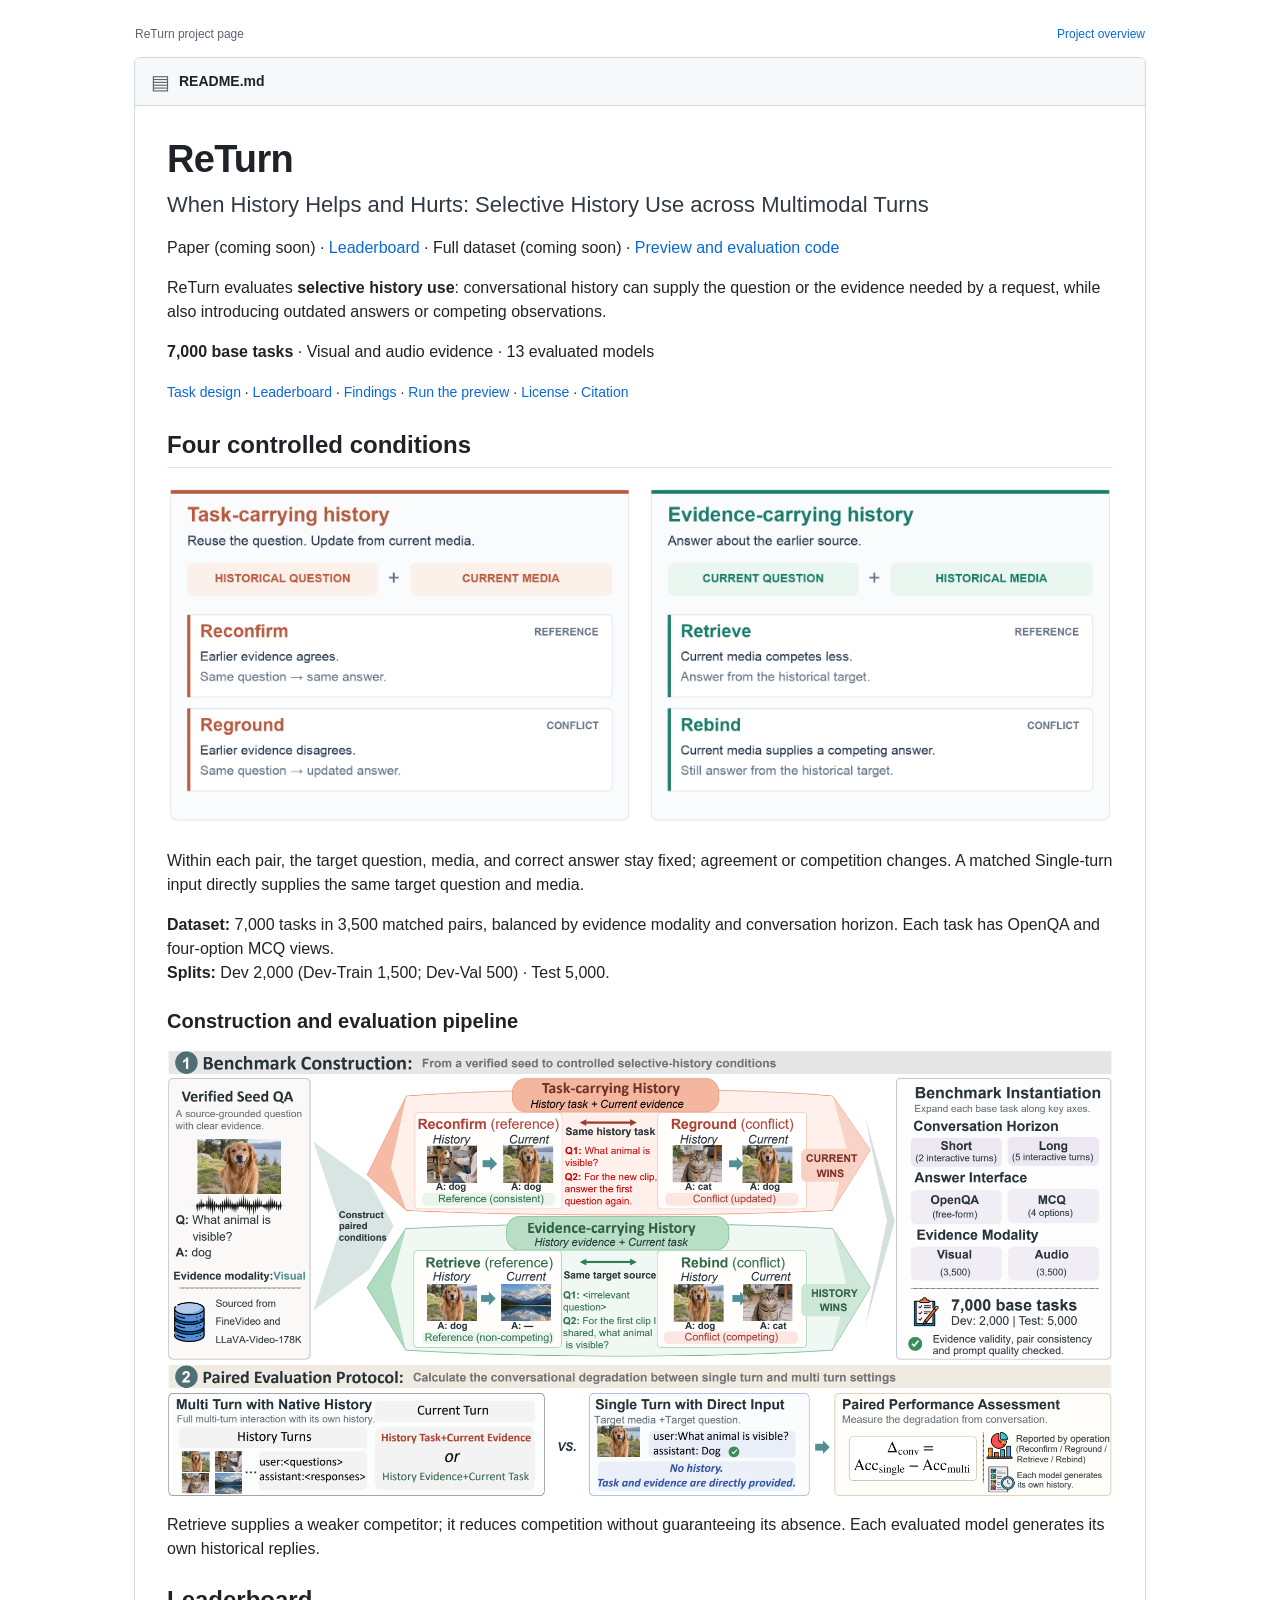
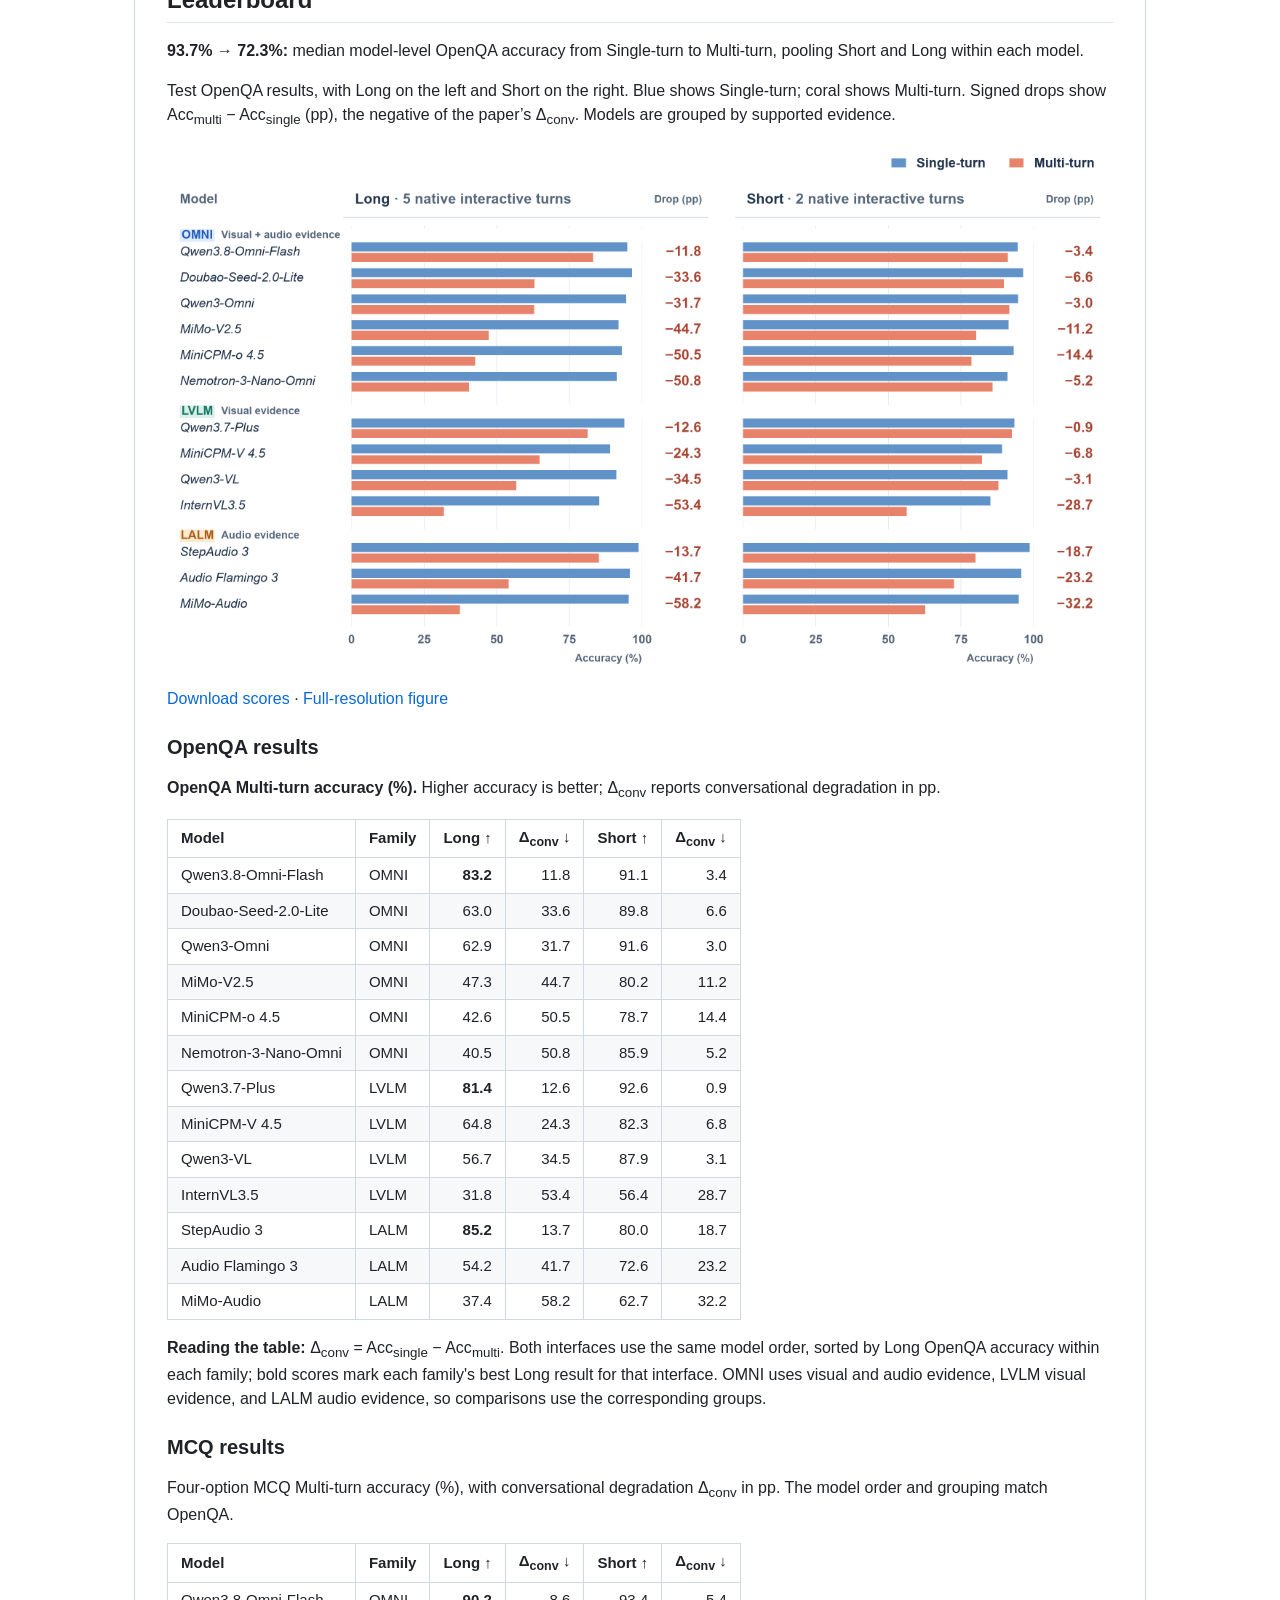
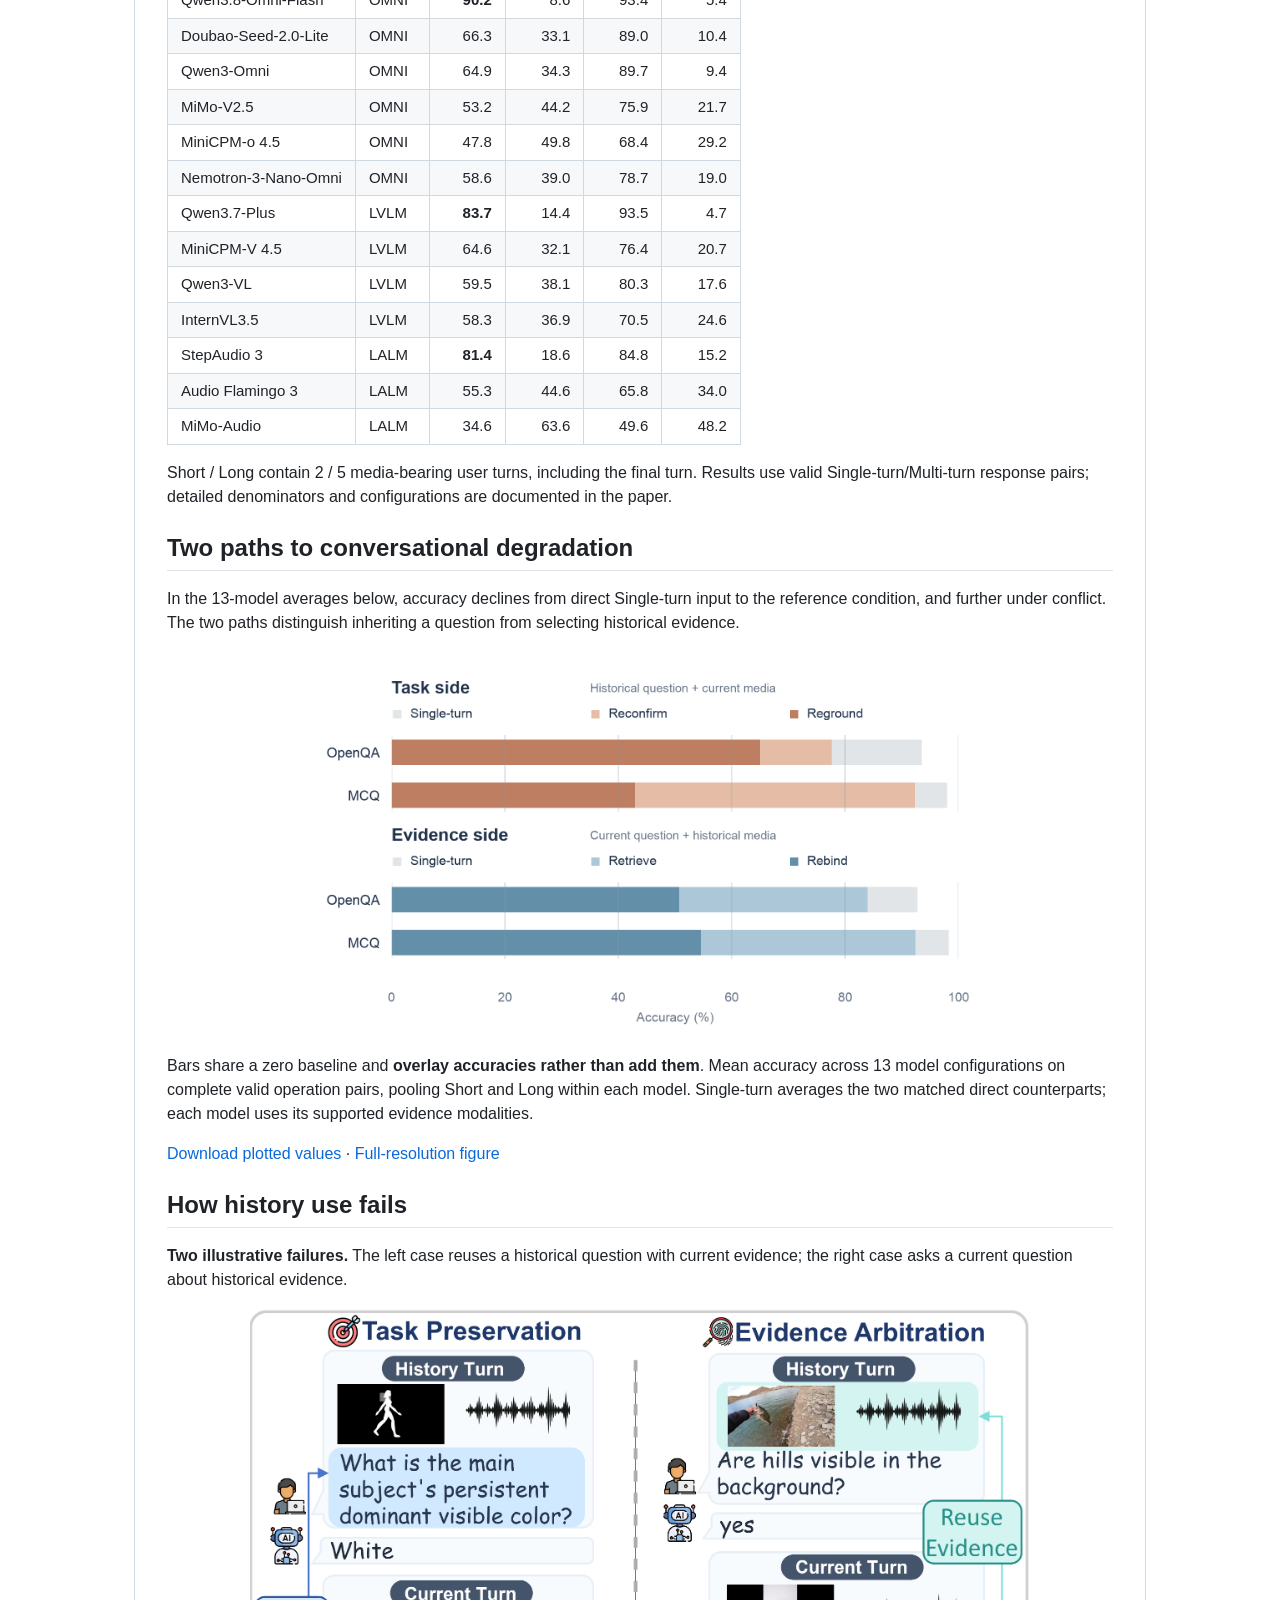
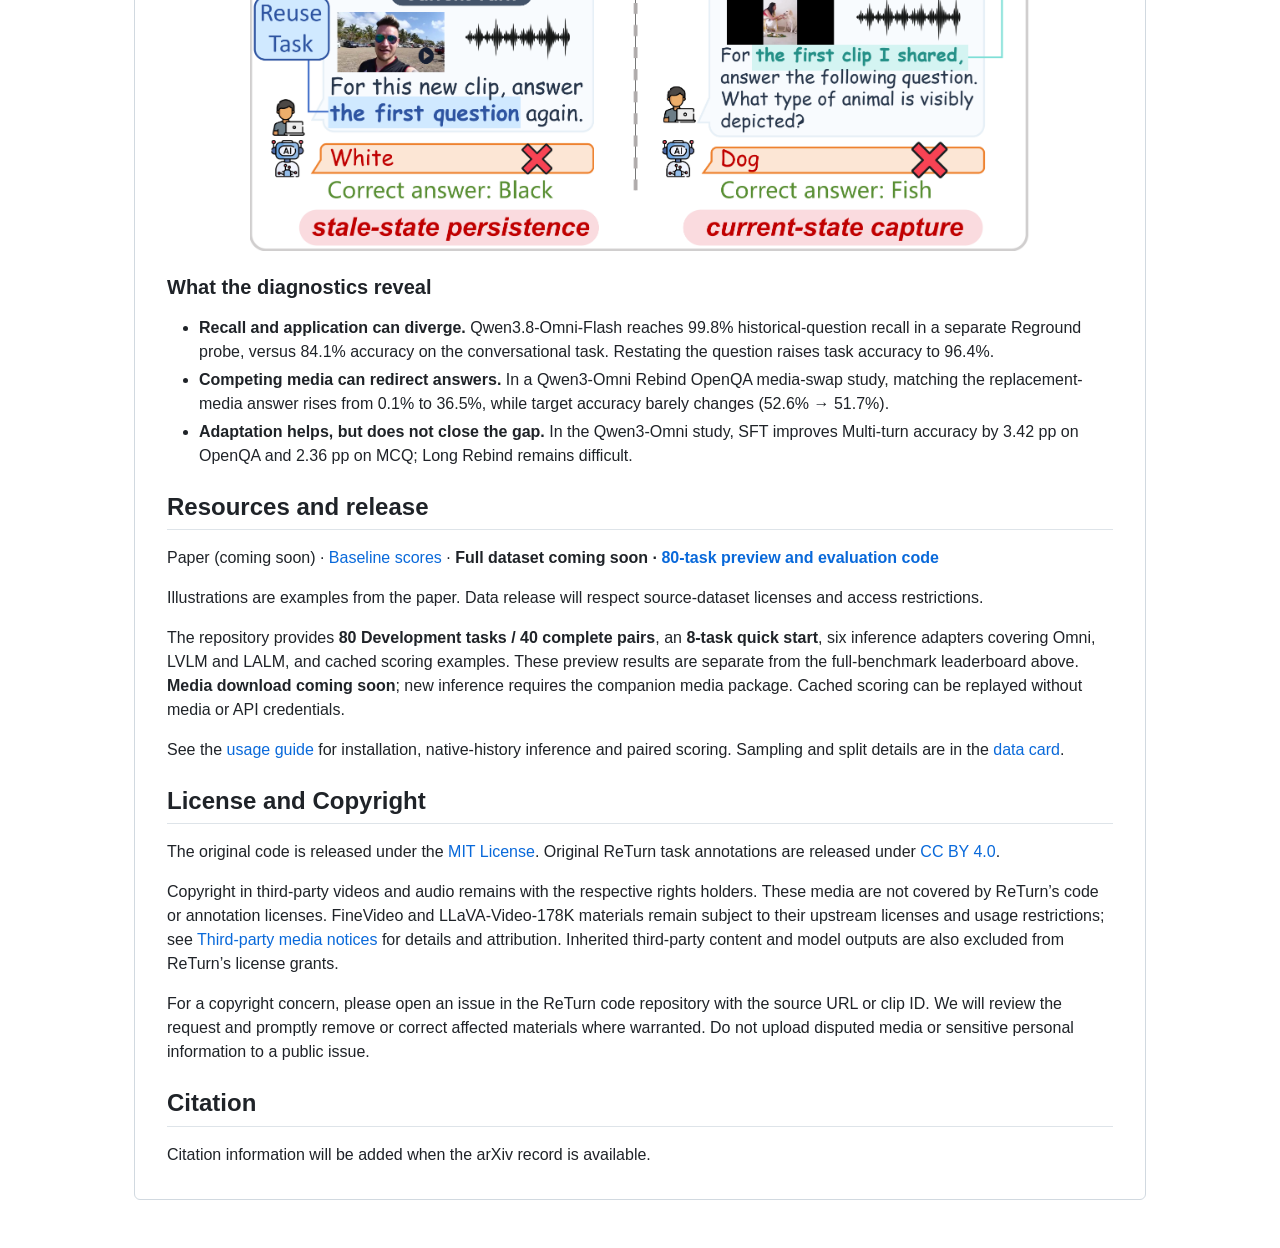
==== docs/readme.html @ b48b7dee "Initial commit" ====
<!doctype html>
<html lang="en"><head><meta charset="utf-8"><meta name="viewport" content="width=device-width,initial-scale=1"><title>ReTurn · Selective History Use</title><link rel="stylesheet" href="github-markdown.css"></head>
<body><div class="preview-note"><span>ReTurn project page</span><a href="README.md" download>Project overview</a></div><main class="readme-frame"><div class="file-heading"><span class="file-symbol" aria-hidden="true">▤</span> README.md</div><article class="markdown-body"><h1 id="return" class="benchmark-title">ReTurn</h1>
<p class="paper-title">When History Helps and Hurts: Selective History Use across Multimodal Turns</p>
<p>Paper (coming soon) · <a href="#leaderboard">Leaderboard</a> · Full dataset (coming soon) · <a href="usage.html">Preview and evaluation code</a></p>
<p>ReTurn evaluates <strong>selective history use</strong>: conversational history can supply the question or the evidence needed by a request, while also introducing outdated answers or competing observations.</p>
<p><strong>7,000 base tasks</strong> · Visual and audio evidence · 13 evaluated models</p>
<p class="section-nav"><a href="#four-controlled-conditions">Task design</a> · <a href="#leaderboard">Leaderboard</a> · <a href="#two-paths-to-conversational-degradation">Findings</a> · <a href="#resources-and-release">Run the preview</a> · <a href="#license-and-copyright">License</a> · <a href="#citation">Citation</a></p>
<h2 id="four-controlled-conditions">Four controlled conditions</h2>
<p><img src="assets/four_conditions.png" alt="Four controlled conditions: Reconfirm and Reground reuse a historical question with current media; Retrieve and Rebind answer a current question using historical media."></p>
<p>Within each pair, the target question, media, and correct answer stay fixed; agreement or competition changes. A matched Single-turn input directly supplies the same target question and media.</p>
<p><strong>Dataset:</strong> 7,000 tasks in 3,500 matched pairs, balanced by evidence modality and conversation horizon. Each task has OpenQA and four-option MCQ views.<br>
<strong>Splits:</strong> Dev 2,000 (Dev-Train 1,500; Dev-Val 500) · Test 5,000.</p>
<h3 id="construction-and-evaluation-pipeline">Construction and evaluation pipeline</h3>

<p><img src="assets/construction.png" alt="Benchmark construction and paired evaluation"></p>
<p>Retrieve supplies a weaker competitor; it reduces competition without guaranteeing its absence. Each evaluated model generates its own historical replies.</p>


<h2 id="leaderboard">Leaderboard</h2>
<p><strong>93.7% → 72.3%:</strong> median model-level OpenQA accuracy from Single-turn to Multi-turn, pooling Short and Long within each model.</p>
<p>Test OpenQA results, with Long on the left and Short on the right. Blue shows Single-turn; coral shows Multi-turn. Signed drops show Acc<sub>multi</sub> − Acc<sub>single</sub> (pp), the negative of the paper’s Δ<sub>conv</sub>. Models are grouped by supported evidence.</p>
<p><a href="assets/leaderboard.svg"><img src="assets/leaderboard.png" alt="ReTurn OpenQA leaderboard: paired Single-turn and Multi-turn accuracy in Long and Short conversations, grouped by model family"></a></p>
<p><a href="assets/leaderboard.csv">Download scores</a> · <a href="assets/leaderboard.svg">Full-resolution figure</a></p>
<h3 id="openqa-results">OpenQA results</h3>
<p><strong>OpenQA Multi-turn accuracy (%).</strong> Higher accuracy is better; Δ<sub>conv</sub> reports conversational degradation in pp.</p>
<table>
<thead>
<tr>
<th align="left">Model</th>
<th align="left">Family</th>
<th align="right">Long ↑</th>
<th align="right">Δ<sub>conv</sub> ↓</th>
<th align="right">Short ↑</th>
<th align="right">Δ<sub>conv</sub> ↓</th>
</tr>
</thead>
<tbody><tr>
<td align="left">Qwen3.8-Omni-Flash</td>
<td align="left">OMNI</td>
<td align="right"><strong>83.2</strong></td>
<td align="right">11.8</td>
<td align="right">91.1</td>
<td align="right">3.4</td>
</tr>
<tr>
<td align="left">Doubao-Seed-2.0-Lite</td>
<td align="left">OMNI</td>
<td align="right">63.0</td>
<td align="right">33.6</td>
<td align="right">89.8</td>
<td align="right">6.6</td>
</tr>
<tr>
<td align="left">Qwen3-Omni</td>
<td align="left">OMNI</td>
<td align="right">62.9</td>
<td align="right">31.7</td>
<td align="right">91.6</td>
<td align="right">3.0</td>
</tr>
<tr>
<td align="left">MiMo-V2.5</td>
<td align="left">OMNI</td>
<td align="right">47.3</td>
<td align="right">44.7</td>
<td align="right">80.2</td>
<td align="right">11.2</td>
</tr>
<tr>
<td align="left">MiniCPM-o 4.5</td>
<td align="left">OMNI</td>
<td align="right">42.6</td>
<td align="right">50.5</td>
<td align="right">78.7</td>
<td align="right">14.4</td>
</tr>
<tr>
<td align="left">Nemotron-3-Nano-Omni</td>
<td align="left">OMNI</td>
<td align="right">40.5</td>
<td align="right">50.8</td>
<td align="right">85.9</td>
<td align="right">5.2</td>
</tr>
<tr>
<td align="left">Qwen3.7-Plus</td>
<td align="left">LVLM</td>
<td align="right"><strong>81.4</strong></td>
<td align="right">12.6</td>
<td align="right">92.6</td>
<td align="right">0.9</td>
</tr>
<tr>
<td align="left">MiniCPM-V 4.5</td>
<td align="left">LVLM</td>
<td align="right">64.8</td>
<td align="right">24.3</td>
<td align="right">82.3</td>
<td align="right">6.8</td>
</tr>
<tr>
<td align="left">Qwen3-VL</td>
<td align="left">LVLM</td>
<td align="right">56.7</td>
<td align="right">34.5</td>
<td align="right">87.9</td>
<td align="right">3.1</td>
</tr>
<tr>
<td align="left">InternVL3.5</td>
<td align="left">LVLM</td>
<td align="right">31.8</td>
<td align="right">53.4</td>
<td align="right">56.4</td>
<td align="right">28.7</td>
</tr>
<tr>
<td align="left">StepAudio 3</td>
<td align="left">LALM</td>
<td align="right"><strong>85.2</strong></td>
<td align="right">13.7</td>
<td align="right">80.0</td>
<td align="right">18.7</td>
</tr>
<tr>
<td align="left">Audio Flamingo 3</td>
<td align="left">LALM</td>
<td align="right">54.2</td>
<td align="right">41.7</td>
<td align="right">72.6</td>
<td align="right">23.2</td>
</tr>
<tr>
<td align="left">MiMo-Audio</td>
<td align="left">LALM</td>
<td align="right">37.4</td>
<td align="right">58.2</td>
<td align="right">62.7</td>
<td align="right">32.2</td>
</tr>
</tbody></table>
<p><strong>Reading the table:</strong> Δ<sub>conv</sub> = Acc<sub>single</sub> − Acc<sub>multi</sub>. Both interfaces use the same model order, sorted by Long OpenQA accuracy within each family; bold scores mark each family&#39;s best Long result for that interface. OMNI uses visual and audio evidence, LVLM visual evidence, and LALM audio evidence, so comparisons use the corresponding groups.</p>
<h3 id="mcq-results">MCQ results</h3>
<p>Four-option MCQ Multi-turn accuracy (%), with conversational degradation Δ<sub>conv</sub> in pp. The model order and grouping match OpenQA.</p>
<table>
<thead>
<tr>
<th align="left">Model</th>
<th align="left">Family</th>
<th align="right">Long ↑</th>
<th align="right">Δ<sub>conv</sub> ↓</th>
<th align="right">Short ↑</th>
<th align="right">Δ<sub>conv</sub> ↓</th>
</tr>
</thead>
<tbody><tr>
<td align="left">Qwen3.8-Omni-Flash</td>
<td align="left">OMNI</td>
<td align="right"><strong>90.2</strong></td>
<td align="right">8.6</td>
<td align="right">93.4</td>
<td align="right">5.4</td>
</tr>
<tr>
<td align="left">Doubao-Seed-2.0-Lite</td>
<td align="left">OMNI</td>
<td align="right">66.3</td>
<td align="right">33.1</td>
<td align="right">89.0</td>
<td align="right">10.4</td>
</tr>
<tr>
<td align="left">Qwen3-Omni</td>
<td align="left">OMNI</td>
<td align="right">64.9</td>
<td align="right">34.3</td>
<td align="right">89.7</td>
<td align="right">9.4</td>
</tr>
<tr>
<td align="left">MiMo-V2.5</td>
<td align="left">OMNI</td>
<td align="right">53.2</td>
<td align="right">44.2</td>
<td align="right">75.9</td>
<td align="right">21.7</td>
</tr>
<tr>
<td align="left">MiniCPM-o 4.5</td>
<td align="left">OMNI</td>
<td align="right">47.8</td>
<td align="right">49.8</td>
<td align="right">68.4</td>
<td align="right">29.2</td>
</tr>
<tr>
<td align="left">Nemotron-3-Nano-Omni</td>
<td align="left">OMNI</td>
<td align="right">58.6</td>
<td align="right">39.0</td>
<td align="right">78.7</td>
<td align="right">19.0</td>
</tr>
<tr>
<td align="left">Qwen3.7-Plus</td>
<td align="left">LVLM</td>
<td align="right"><strong>83.7</strong></td>
<td align="right">14.4</td>
<td align="right">93.5</td>
<td align="right">4.7</td>
</tr>
<tr>
<td align="left">MiniCPM-V 4.5</td>
<td align="left">LVLM</td>
<td align="right">64.6</td>
<td align="right">32.1</td>
<td align="right">76.4</td>
<td align="right">20.7</td>
</tr>
<tr>
<td align="left">Qwen3-VL</td>
<td align="left">LVLM</td>
<td align="right">59.5</td>
<td align="right">38.1</td>
<td align="right">80.3</td>
<td align="right">17.6</td>
</tr>
<tr>
<td align="left">InternVL3.5</td>
<td align="left">LVLM</td>
<td align="right">58.3</td>
<td align="right">36.9</td>
<td align="right">70.5</td>
<td align="right">24.6</td>
</tr>
<tr>
<td align="left">StepAudio 3</td>
<td align="left">LALM</td>
<td align="right"><strong>81.4</strong></td>
<td align="right">18.6</td>
<td align="right">84.8</td>
<td align="right">15.2</td>
</tr>
<tr>
<td align="left">Audio Flamingo 3</td>
<td align="left">LALM</td>
<td align="right">55.3</td>
<td align="right">44.6</td>
<td align="right">65.8</td>
<td align="right">34.0</td>
</tr>
<tr>
<td align="left">MiMo-Audio</td>
<td align="left">LALM</td>
<td align="right">34.6</td>
<td align="right">63.6</td>
<td align="right">49.6</td>
<td align="right">48.2</td>
</tr>
</tbody></table>
<p>Short / Long contain 2 / 5 media-bearing user turns, including the final turn. Results use valid Single-turn/Multi-turn response pairs; detailed denominators and configurations are documented in the paper.</p>
<h2 id="two-paths-to-conversational-degradation">Two paths to conversational degradation</h2>
<p>In the 13-model averages below, accuracy declines from direct Single-turn input to the reference condition, and further under conflict. The two paths distinguish inheriting a question from selecting historical evidence.</p>
<p align="center"><a href="assets/history_ladders.svg"><img src="assets/history_ladders.png" width="700" alt="Two parallel history-use ladders: three overlaid accuracy bars per row, with task side above evidence side and separate OpenQA and MCQ rows."></a></p>

<p>Bars share a zero baseline and <strong>overlay accuracies rather than add them</strong>. Mean accuracy across 13 model configurations on complete valid operation pairs, pooling Short and Long within each model. Single-turn averages the two matched direct counterparts; each model uses its supported evidence modalities.</p>
<p><a href="assets/history_ladders.csv">Download plotted values</a> · <a href="assets/history_ladders.svg">Full-resolution figure</a></p>
<h2 id="how-history-use-fails">How history use fails</h2>
<p><strong>Two illustrative failures.</strong> The left case reuses a historical question with current evidence; the right case asks a current question about historical evidence.</p>
<p align="center"><img src="assets/history_cases.png" width="780" alt="Task preservation and evidence arbitration failure examples"></p>

<h3 id="what-the-diagnostics-reveal">What the diagnostics reveal</h3>
<ul>
<li><strong>Recall and application can diverge.</strong> Qwen3.8-Omni-Flash reaches 99.8% historical-question recall in a separate Reground probe, versus 84.1% accuracy on the conversational task. Restating the question raises task accuracy to 96.4%.</li>
<li><strong>Competing media can redirect answers.</strong> In a Qwen3-Omni Rebind OpenQA media-swap study, matching the replacement-media answer rises from 0.1% to 36.5%, while target accuracy barely changes (52.6% → 51.7%).</li>
<li><strong>Adaptation helps, but does not close the gap.</strong> In the Qwen3-Omni study, SFT improves Multi-turn accuracy by 3.42 pp on OpenQA and 2.36 pp on MCQ; Long Rebind remains difficult.</li>
</ul>
<h2 id="resources-and-release">Resources and release</h2>
<p>Paper (coming soon) · <a href="assets/leaderboard.csv">Baseline scores</a> · <strong>Full dataset coming soon · <a href="usage.html">80-task preview and evaluation code</a></strong></p>
<p>Illustrations are examples from the paper. Data release will respect source-dataset licenses and access restrictions.</p>
<p>The repository provides <strong>80 Development tasks / 40 complete pairs</strong>, an <strong>8-task quick start</strong>, six inference adapters covering Omni, LVLM and LALM, and cached scoring examples. These preview results are separate from the full-benchmark leaderboard above. <strong>Media download coming soon</strong>; new inference requires the companion media package. Cached scoring can be replayed without media or API credentials.</p>
<p>See the <a href="usage.html">usage guide</a> for installation, native-history inference and paired scoring. Sampling and split details are in the <a href="DATA_CARD.txt">data card</a>.</p>
<h2 id="license-and-copyright">License and Copyright</h2>
<p>The original code is released under the <a href="LICENSE">MIT License</a>. Original ReTurn task annotations are released under <a href="LICENSE-DATA">CC BY 4.0</a>.</p>
<p>Copyright in third-party videos and audio remains with the respective rights holders. These media are not covered by ReTurn’s code or annotation licenses. FineVideo and LLaVA-Video-178K materials remain subject to their upstream licenses and usage restrictions; see <a href="THIRD_PARTY_MEDIA.txt">Third-party media notices</a> for details and attribution. Inherited third-party content and model outputs are also excluded from ReTurn’s license grants.</p>
<p>For a copyright concern, please open an issue in the ReTurn code repository with the source URL or clip ID. We will review the request and promptly remove or correct affected materials where warranted. Do not upload disputed media or sensitive personal information to a public issue.</p>
<h2 id="citation">Citation</h2>

<p>Citation information will be added when the arXiv record is available.</p>

</article></main></body></html>
---- docs/github-markdown.css ----
:root{color-scheme:light;--fg:#1f2328;--muted:#59636e;--border:#d1d9e0;--subtle:#f6f8fa;--link:#0969da}*{box-sizing:border-box}html{scroll-behavior:smooth}body{margin:0;background:#fff;color:var(--fg);font:14px/1.5 -apple-system,BlinkMacSystemFont,"Segoe UI",Arial,sans-serif}.preview-note{max-width:1012px;margin:25px auto 14px;display:flex;gap:20px;justify-content:space-between;padding:0 1px;color:var(--muted);font-size:12px}.preview-note a{color:var(--link);text-decoration:none}.readme-frame{max-width:1012px;margin:0 auto 48px;border:1px solid var(--border);border-radius:6px;overflow:hidden}.file-heading{height:48px;background:var(--subtle);border-bottom:1px solid var(--border);display:flex;align-items:center;gap:9px;padding:0 16px;font-size:14px;font-weight:600}.file-symbol{font-size:20px;color:var(--muted);font-weight:400}.markdown-body{padding:32px;min-width:0;font-size:16px;line-height:1.5;overflow-wrap:break-word}.markdown-body>*:first-child{margin-top:0!important}.markdown-body>*:last-child{margin-bottom:0!important}.markdown-body h1,.markdown-body h2,.markdown-body h3{font-weight:600;line-height:1.25;margin-top:24px;margin-bottom:16px;scroll-margin-top:24px}.markdown-body h1{padding-bottom:.3em;border-bottom:1px solid #d1d9e0b3;font-size:2em}.markdown-body h2{padding-bottom:.3em;border-bottom:1px solid #d1d9e0b3;font-size:1.5em}.markdown-body h3{font-size:1.25em}.markdown-body p,.markdown-body blockquote,.markdown-body ul,.markdown-body ol,.markdown-body table{margin-top:0;margin-bottom:16px}.markdown-body a{color:var(--link);text-decoration:none}.markdown-body a:hover{text-decoration:underline}.markdown-body a:focus-visible{outline:2px solid var(--link);outline-offset:3px}.markdown-body strong{font-weight:600}.markdown-body p[align=center]{text-align:center}.markdown-body h1[align=center]{text-align:center}.markdown-body blockquote{margin-inline:0;padding:0 1em;color:var(--muted);border-left:.25em solid var(--border)}.markdown-body blockquote>:last-child{margin-bottom:0}.markdown-body ul,.markdown-body ol{padding-left:2em}.markdown-body li+li{margin-top:.25em}.markdown-body li>p{margin-top:16px}.markdown-body img{max-width:100%;height:auto;vertical-align:middle}.markdown-body table{border-spacing:0;border-collapse:collapse;display:block;width:max-content;max-width:100%;overflow:auto;font-size:15px}.markdown-body table th{font-weight:600}.markdown-body table th,.markdown-body table td{padding:6px 13px;border:1px solid var(--border)}.markdown-body table tr{background-color:#fff;border-top:1px solid var(--border)}.markdown-body table tr:nth-child(2n){background-color:var(--subtle)}.markdown-body input[type=checkbox]{margin:0 .3em .15em -1.2em;vertical-align:middle;accent-color:#0969da}.markdown-body li:has(input[type=checkbox]){list-style:none}.markdown-body code{padding:.2em .4em;background:#818b981f;border-radius:6px;font:85% ui-monospace,monospace}@media(max-width:1050px){.preview-note{margin:18px 18px 12px}.readme-frame{margin:0 18px 30px}}@media(max-width:600px){.readme-frame{margin:0;border-radius:0;border-left:0;border-right:0}.preview-note{padding:0 16px;margin:12px 0;gap:12px;font-size:11px}.markdown-body{padding:24px 16px;font-size:15px}.markdown-body h1{font-size:30px}.markdown-body h2{font-size:22px}.markdown-body table{font-size:13px}.markdown-body table th,.markdown-body table td{padding:6px 9px}.file-heading{height:43px}}@media(prefers-reduced-motion:reduce){html{scroll-behavior:auto}}
/* Benchmark identity and exact paper title. */
.markdown-body h1.benchmark-title{font-size:38px;letter-spacing:-.7px;border-bottom:0;padding-bottom:0;margin-bottom:8px;line-height:1.15}
.markdown-body .paper-title{font-size:22px;font-weight:500;line-height:1.4;max-width:850px;color:#303943;margin-bottom:16px}
.markdown-body .section-nav{font-size:14px;line-height:1.8}
@media(max-width:600px){.markdown-body h1.benchmark-title{font-size:32px}.markdown-body .paper-title{font-size:19px}}
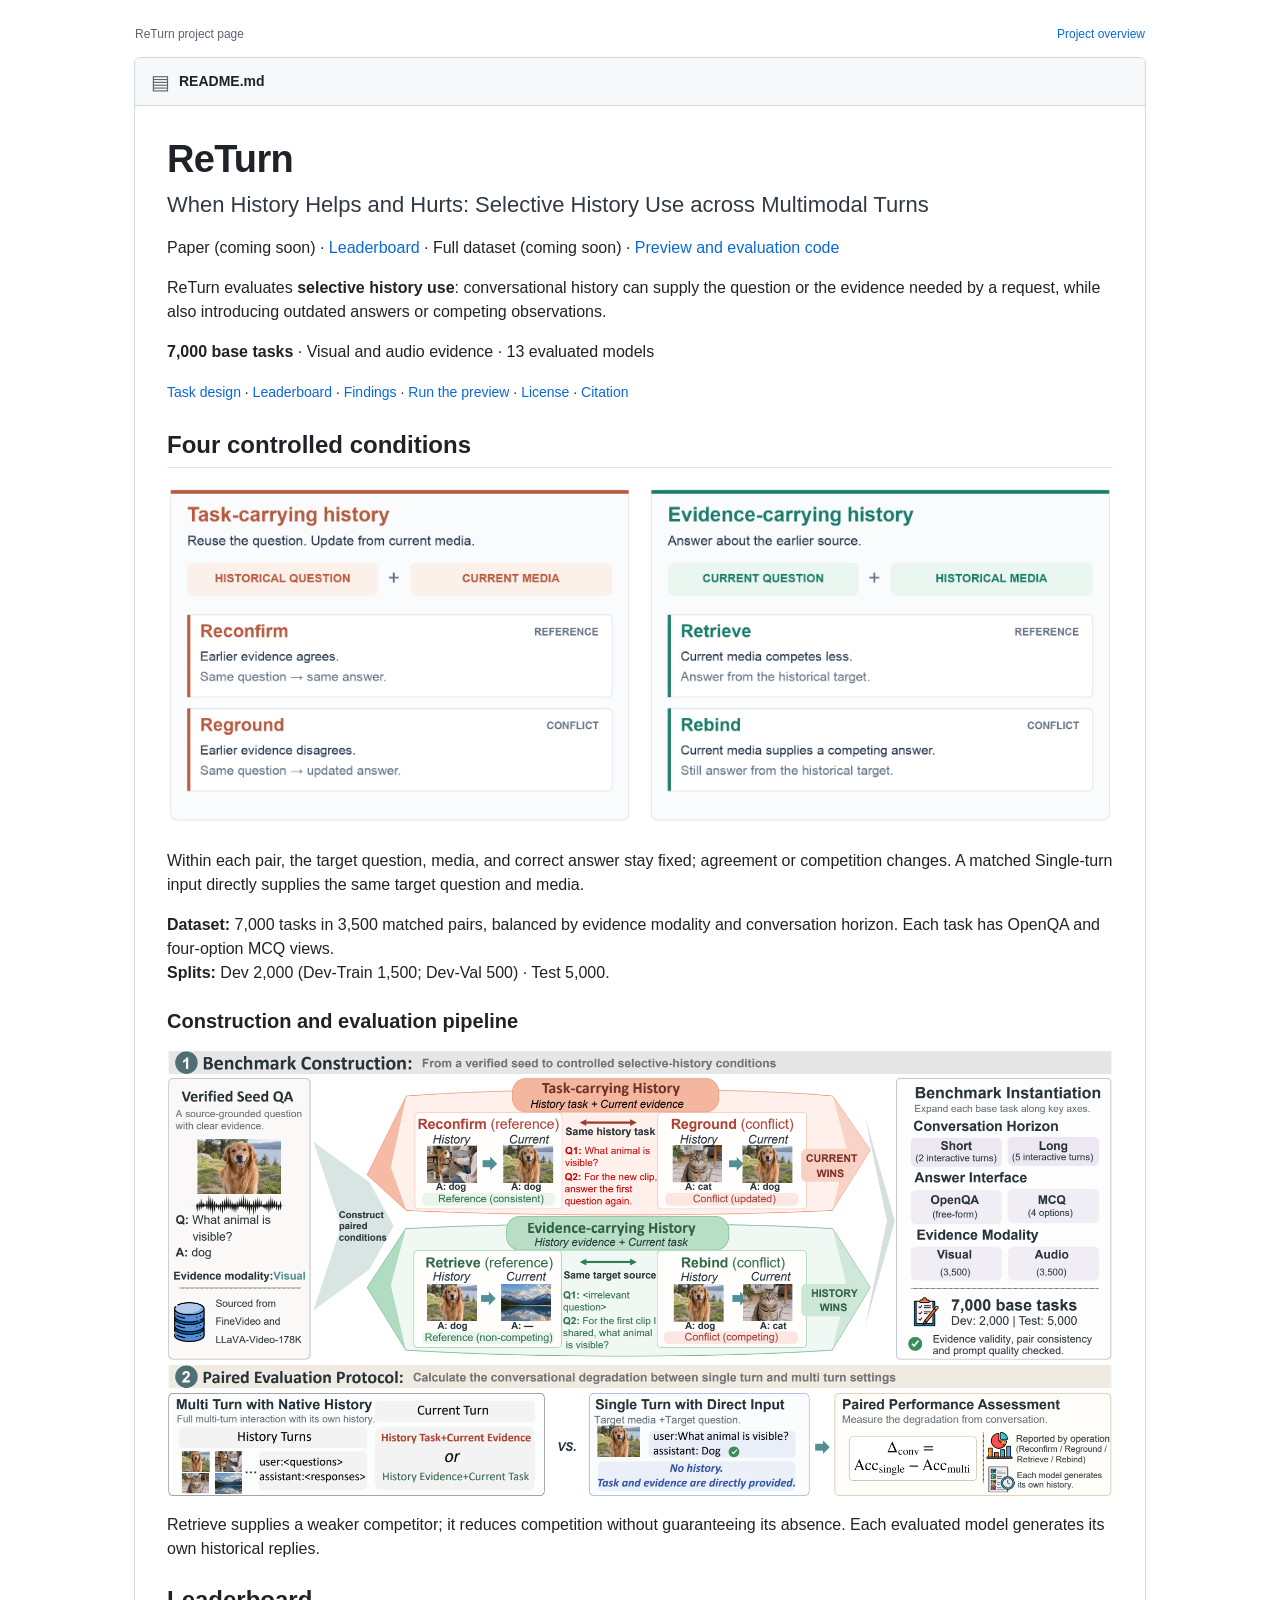
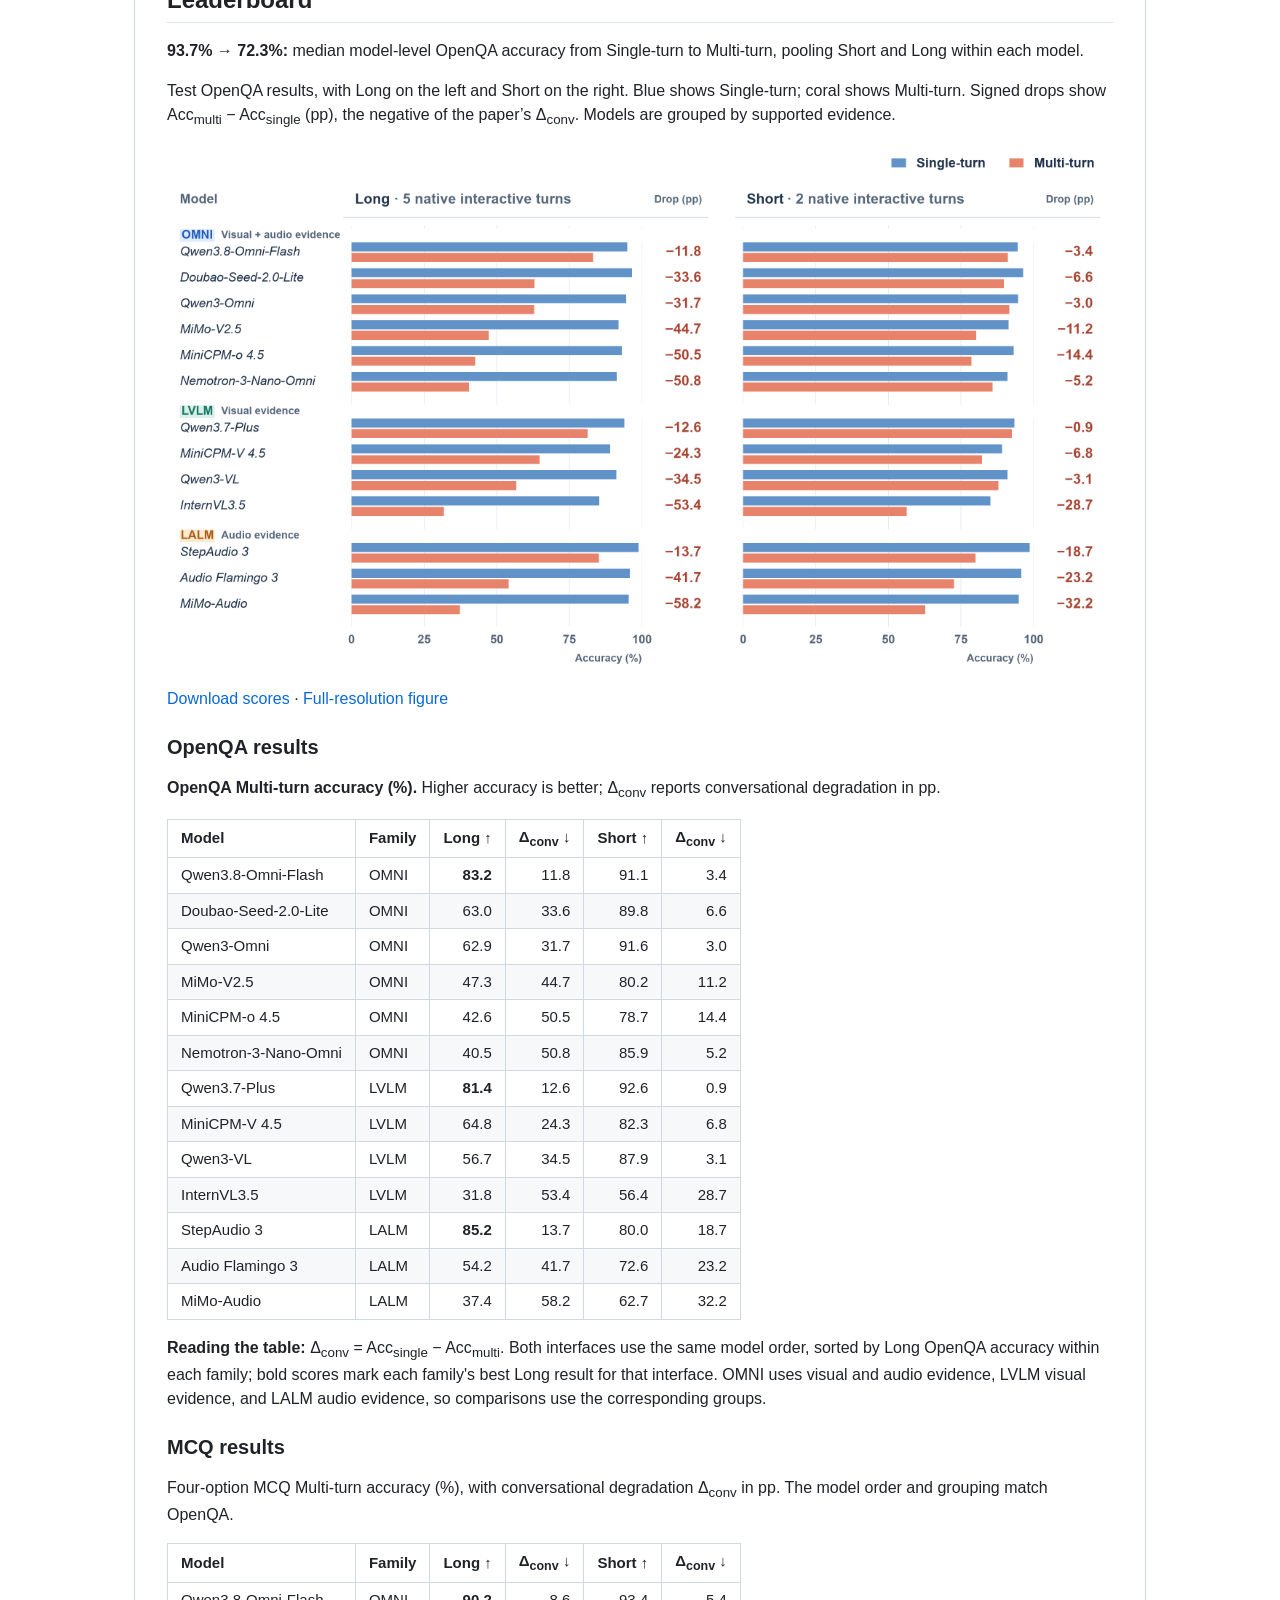
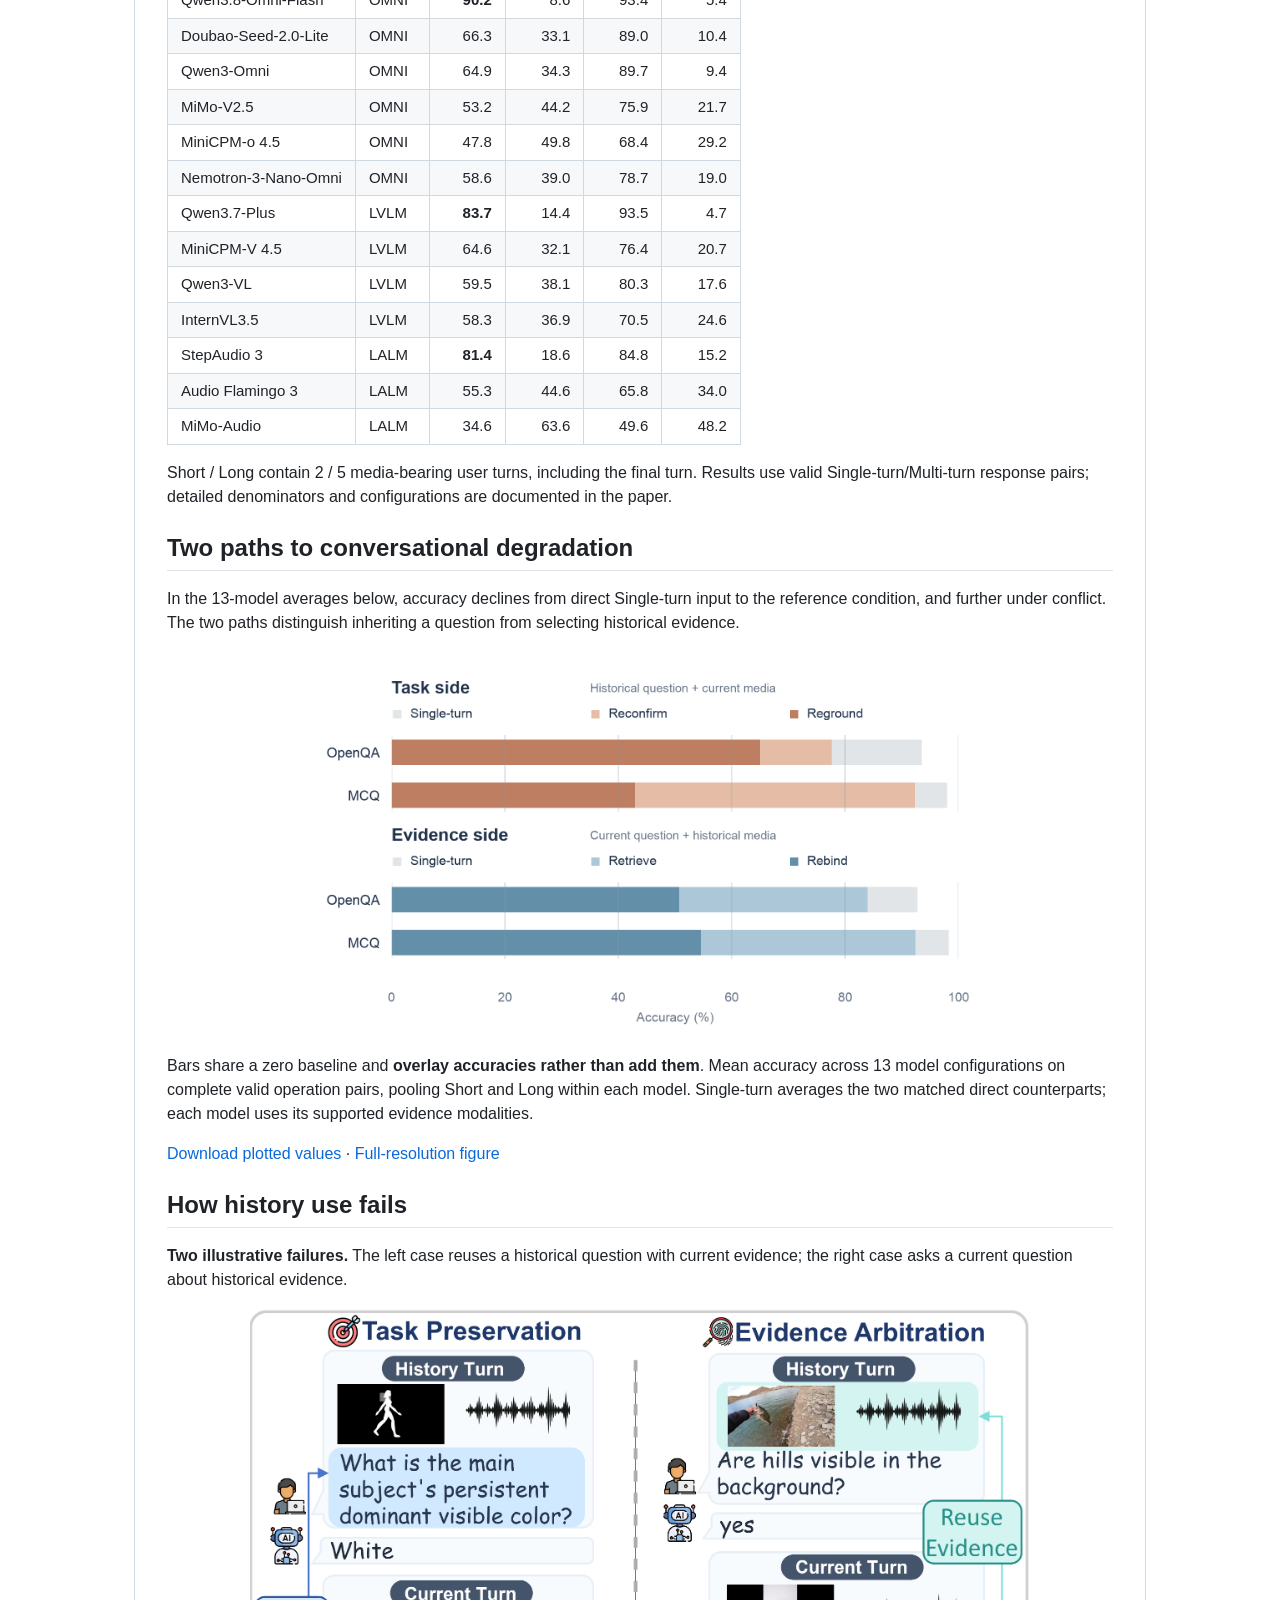
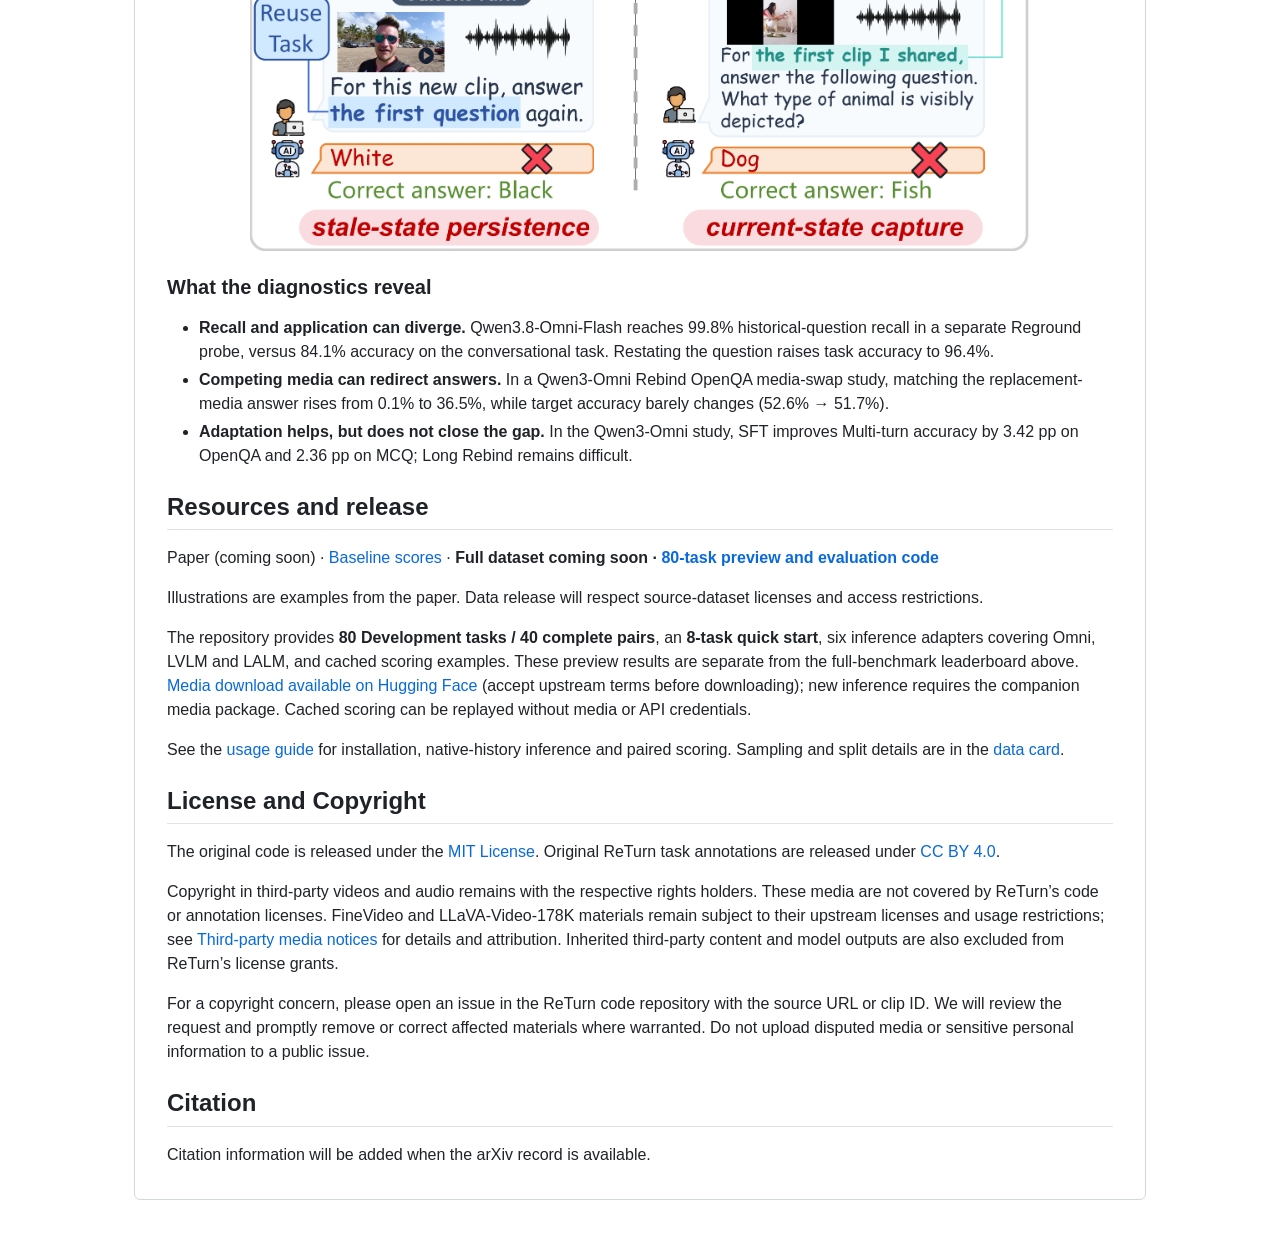
==== commit 7f5eb977: "Add Hugging Face preview and media download links" ====
--- a/docs/readme.html
+++ b/docs/readme.html
@@ -279,7 +279,7 @@
 <h2 id="resources-and-release">Resources and release</h2>
 <p>Paper (coming soon) · <a href="assets/leaderboard.csv">Baseline scores</a> · <strong>Full dataset coming soon · <a href="usage.html">80-task preview and evaluation code</a></strong></p>
 <p>Illustrations are examples from the paper. Data release will respect source-dataset licenses and access restrictions.</p>
-<p>The repository provides <strong>80 Development tasks / 40 complete pairs</strong>, an <strong>8-task quick start</strong>, six inference adapters covering Omni, LVLM and LALM, and cached scoring examples. These preview results are separate from the full-benchmark leaderboard above. <strong>Media download coming soon</strong>; new inference requires the companion media package. Cached scoring can be replayed without media or API credentials.</p>
+<p>The repository provides <strong>80 Development tasks / 40 complete pairs</strong>, an <strong>8-task quick start</strong>, six inference adapters covering Omni, LVLM and LALM, and cached scoring examples. These preview results are separate from the full-benchmark leaderboard above. <a href="https://huggingface.co/datasets/Link-world/ReTurn">Media download available on Hugging Face</a> (accept upstream terms before downloading); new inference requires the companion media package. Cached scoring can be replayed without media or API credentials.</p>
 <p>See the <a href="usage.html">usage guide</a> for installation, native-history inference and paired scoring. Sampling and split details are in the <a href="DATA_CARD.txt">data card</a>.</p>
 <h2 id="license-and-copyright">License and Copyright</h2>
 <p>The original code is released under the <a href="LICENSE">MIT License</a>. Original ReTurn task annotations are released under <a href="LICENSE-DATA">CC BY 4.0</a>.</p>
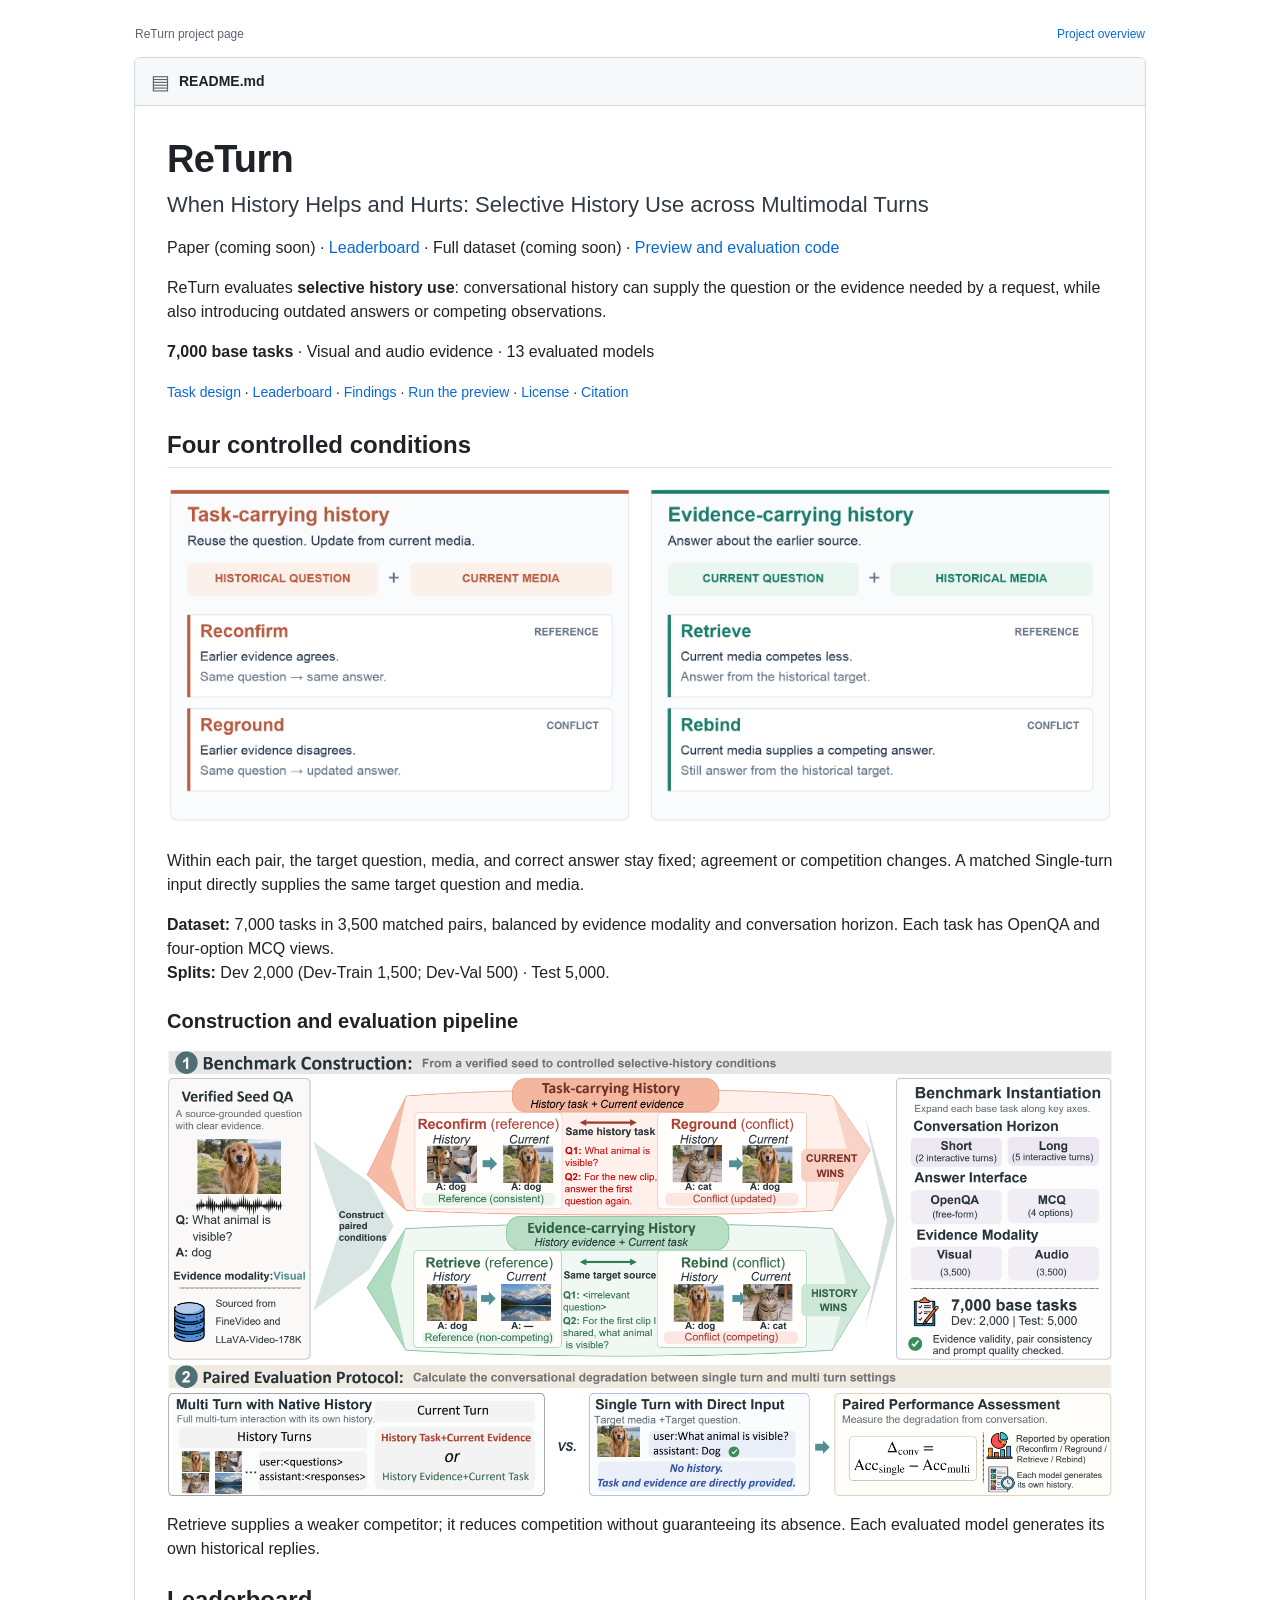
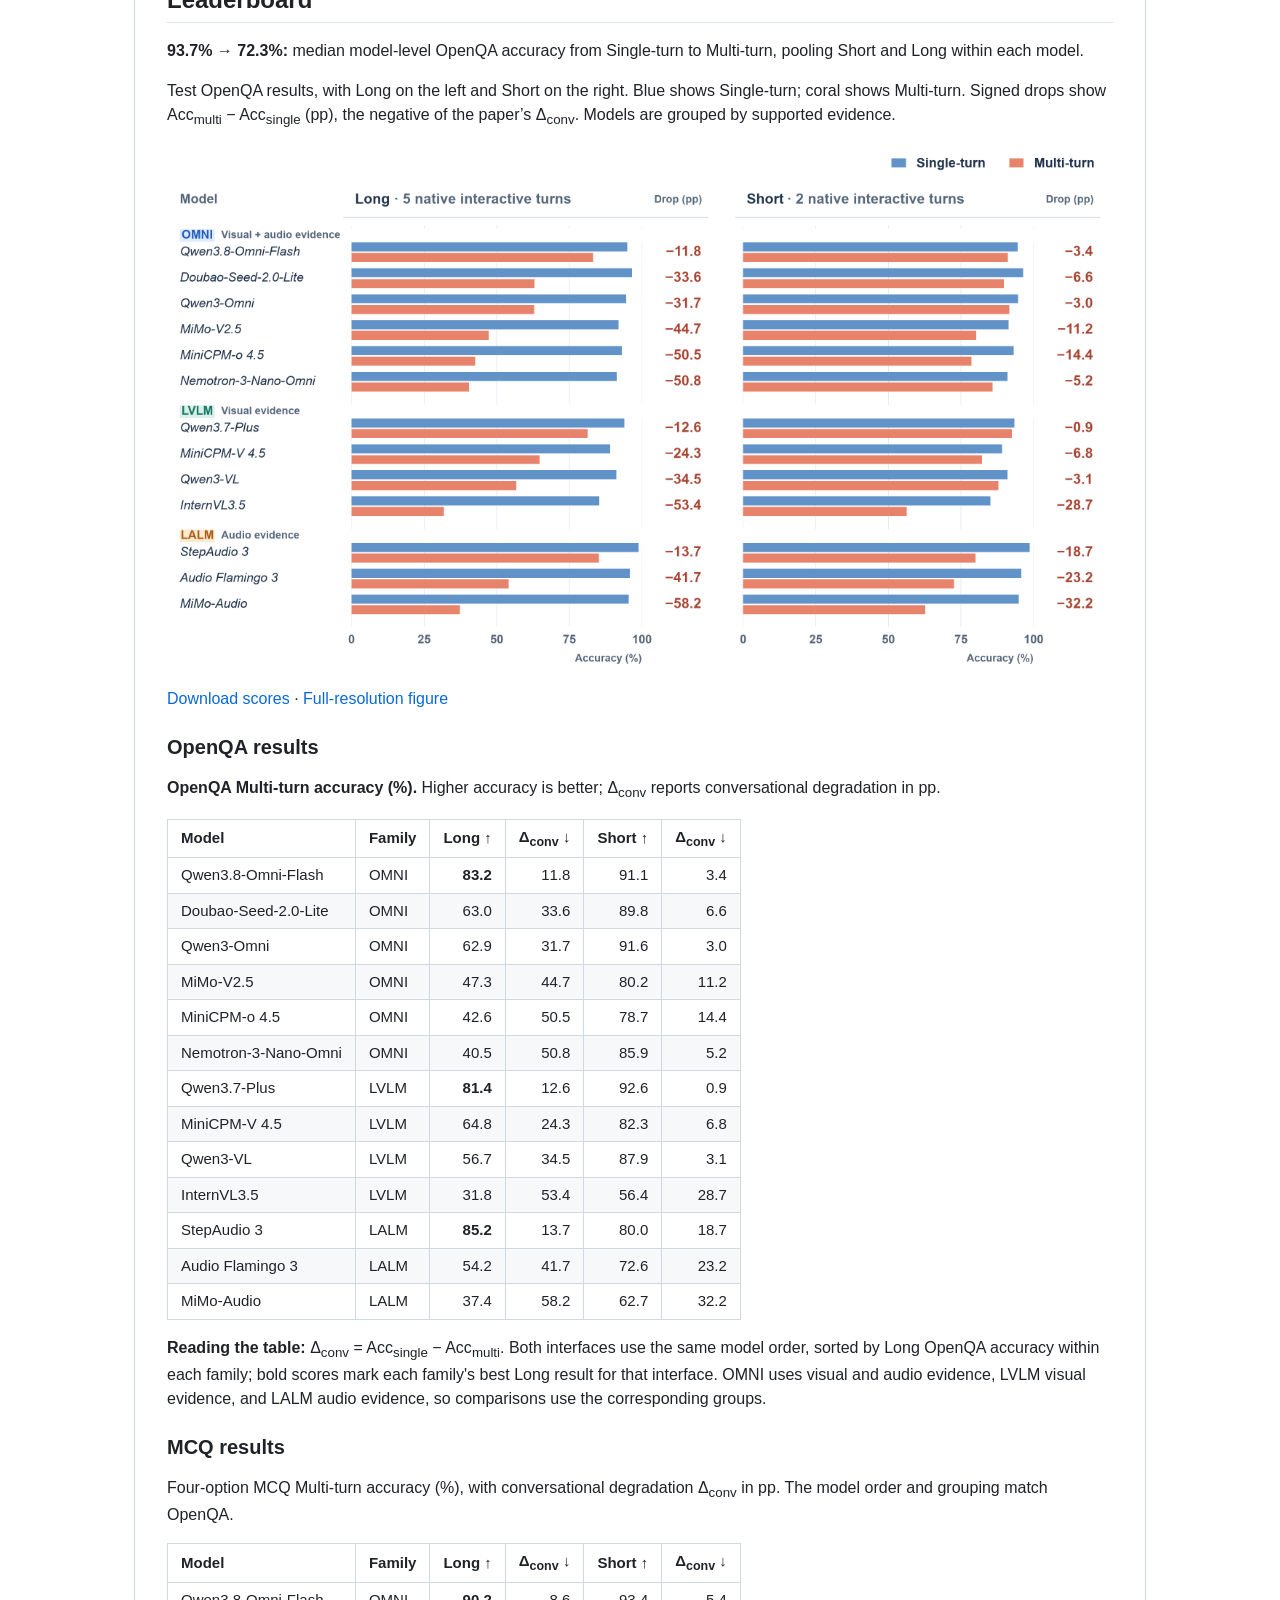
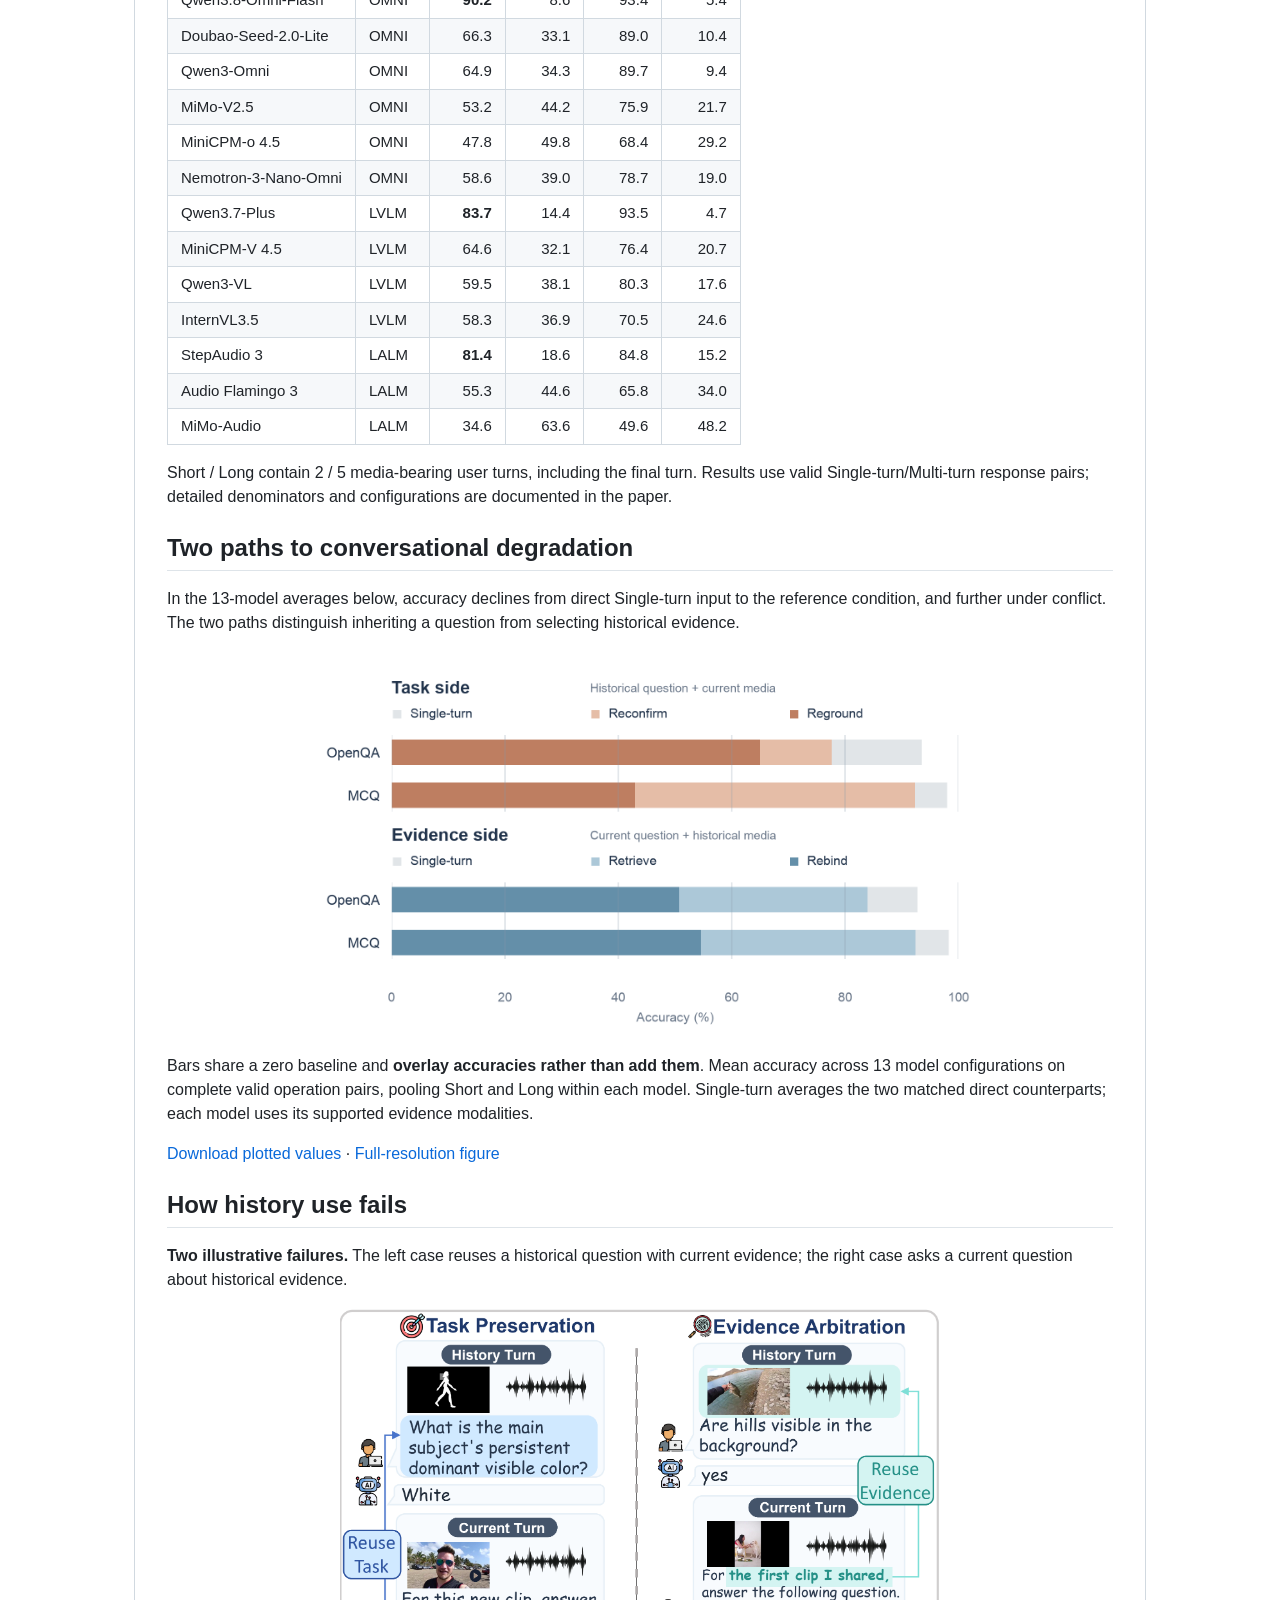
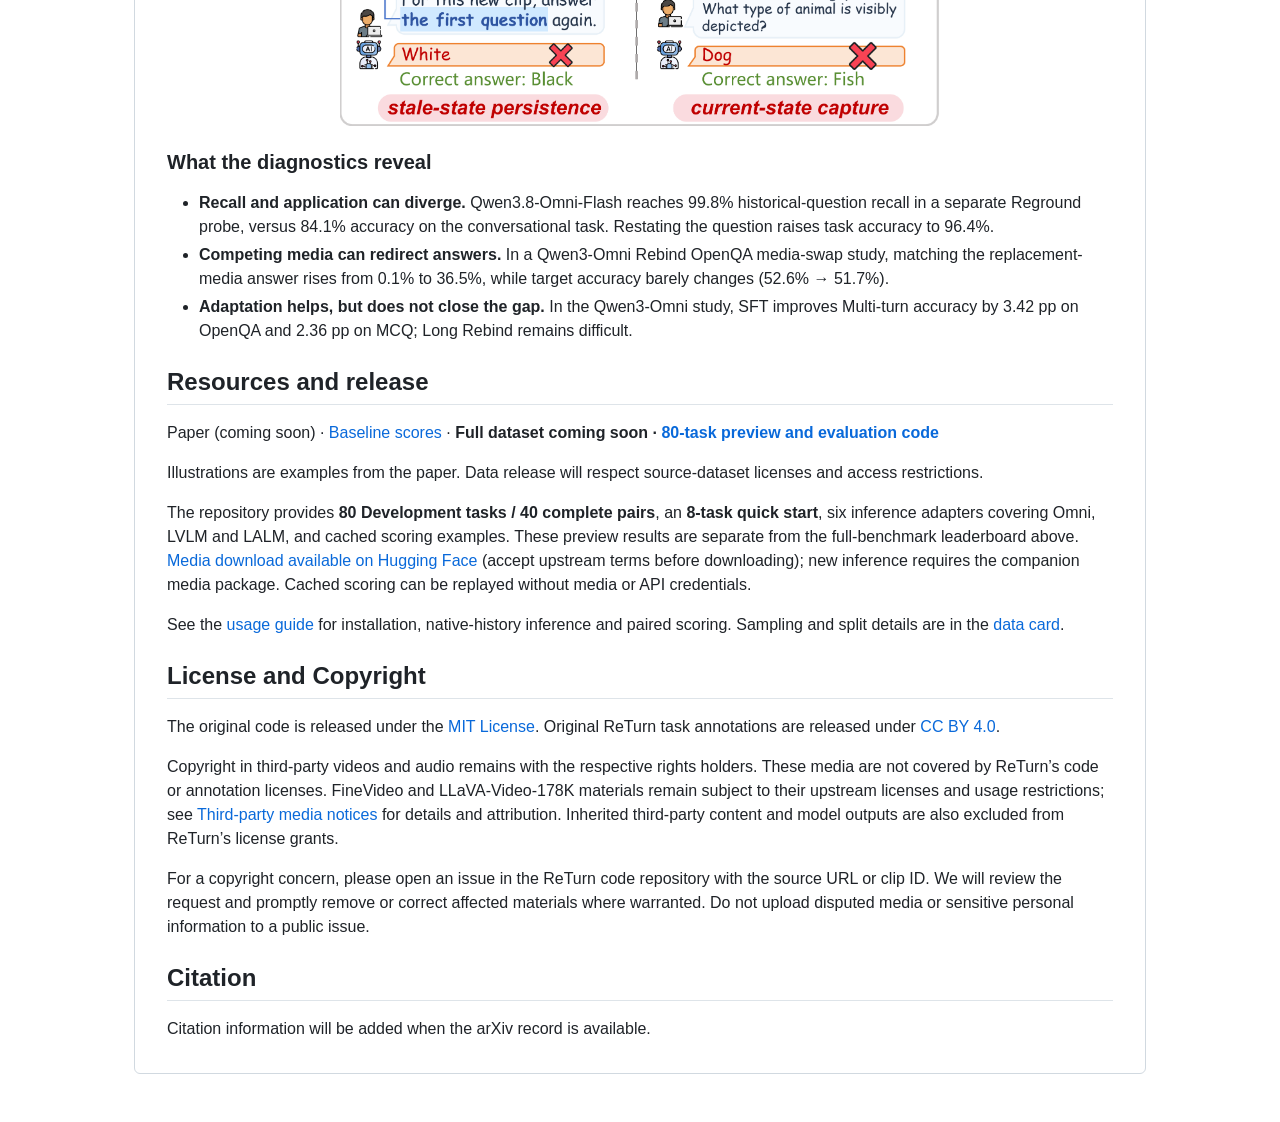
==== commit fe4a17f1: "update readme" ====
--- a/docs/readme.html
+++ b/docs/readme.html
@@ -268,7 +268,7 @@
 <p><a href="assets/history_ladders.csv">Download plotted values</a> · <a href="assets/history_ladders.svg">Full-resolution figure</a></p>
 <h2 id="how-history-use-fails">How history use fails</h2>
 <p><strong>Two illustrative failures.</strong> The left case reuses a historical question with current evidence; the right case asks a current question about historical evidence.</p>
-<p align="center"><img src="assets/history_cases.png" width="780" alt="Task preservation and evidence arbitration failure examples"></p>
+<p align="center"><img src="assets/history_cases.png" width="600" alt="Task preservation and evidence arbitration failure examples"></p>
 
 <h3 id="what-the-diagnostics-reveal">What the diagnostics reveal</h3>
 <ul>
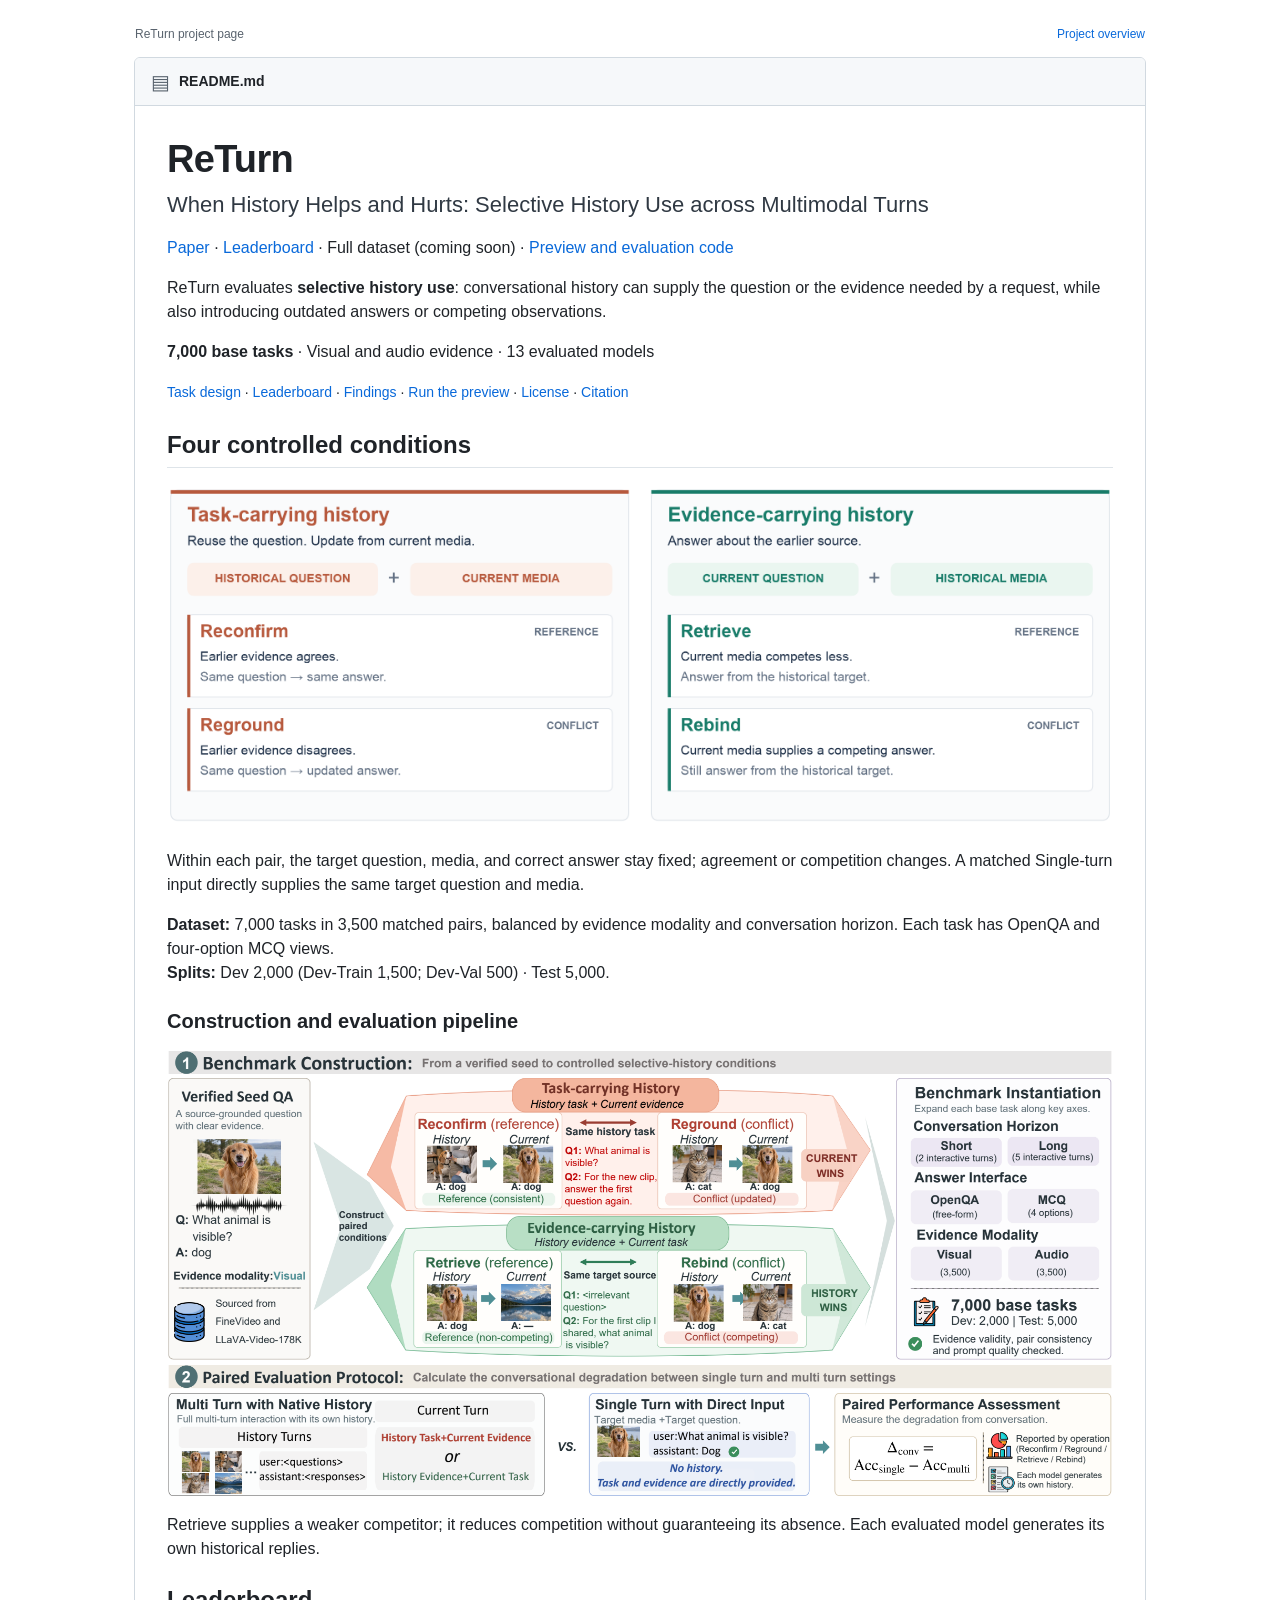
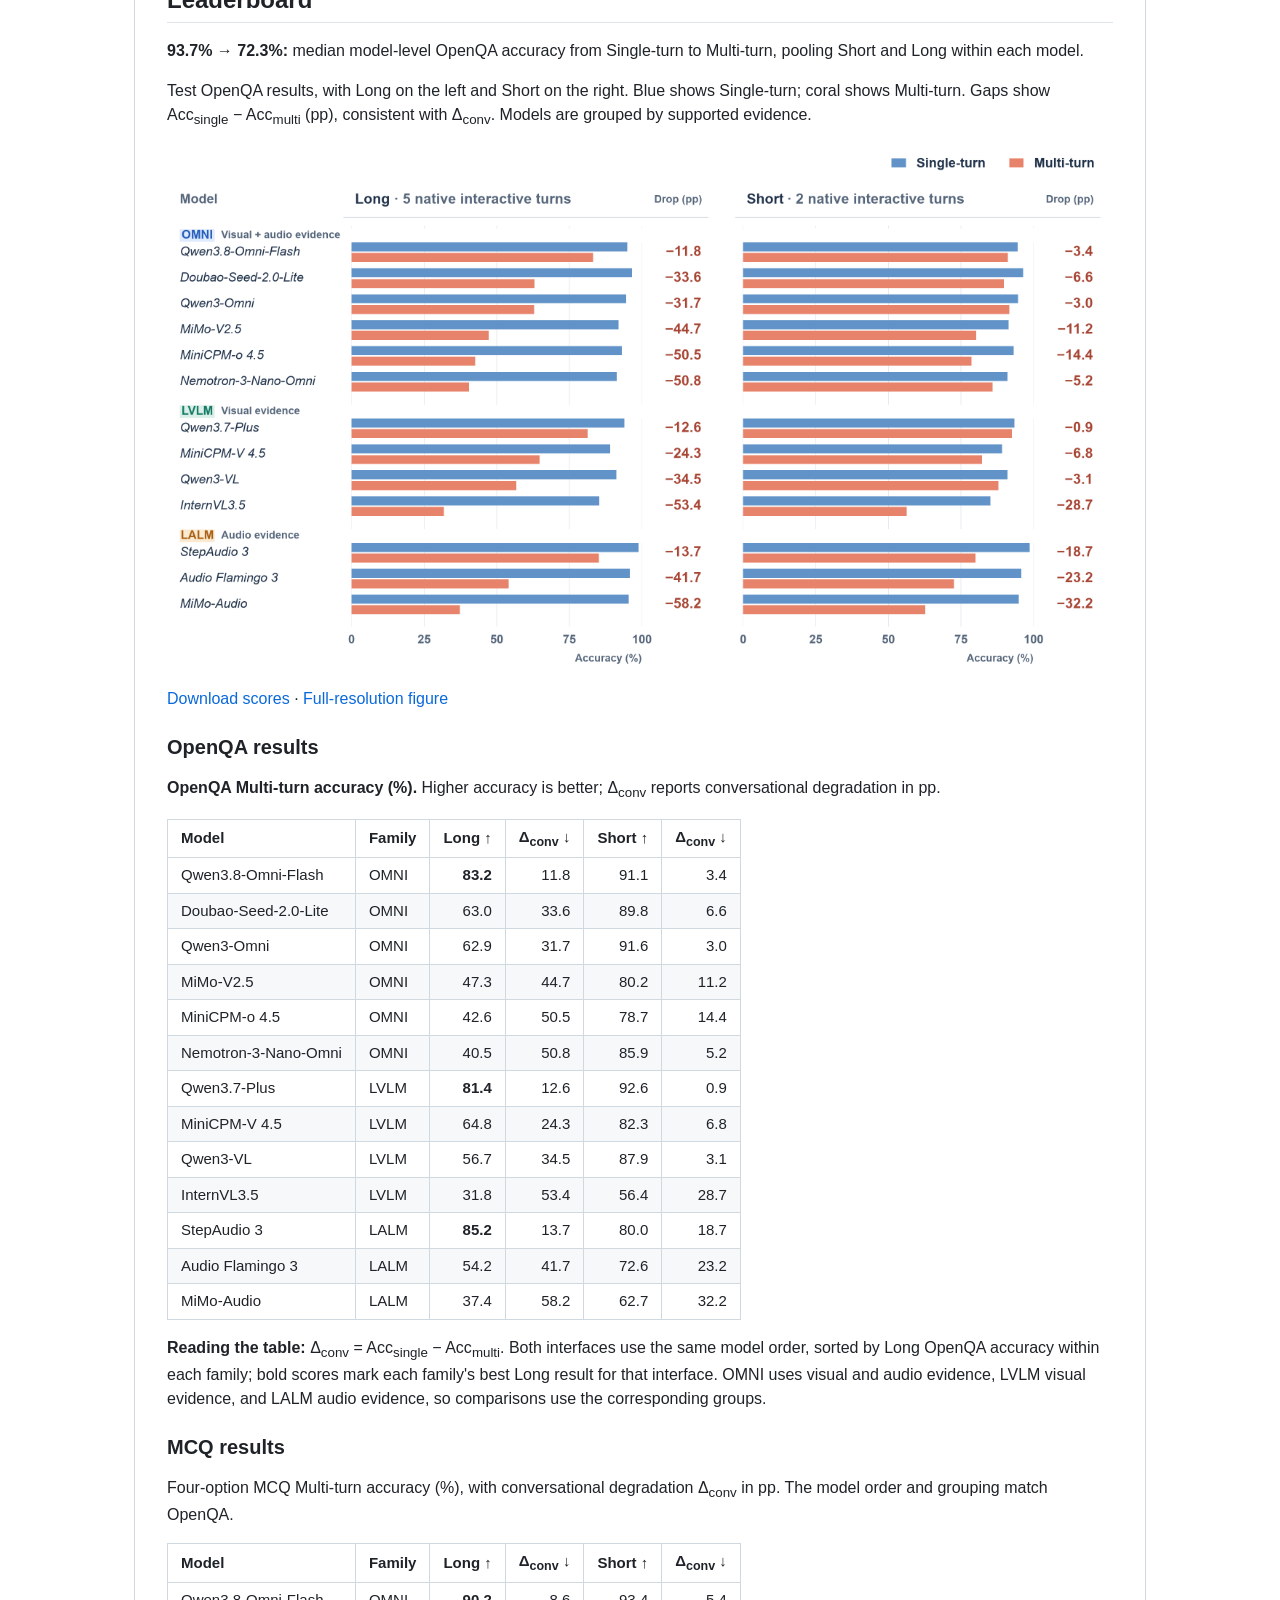
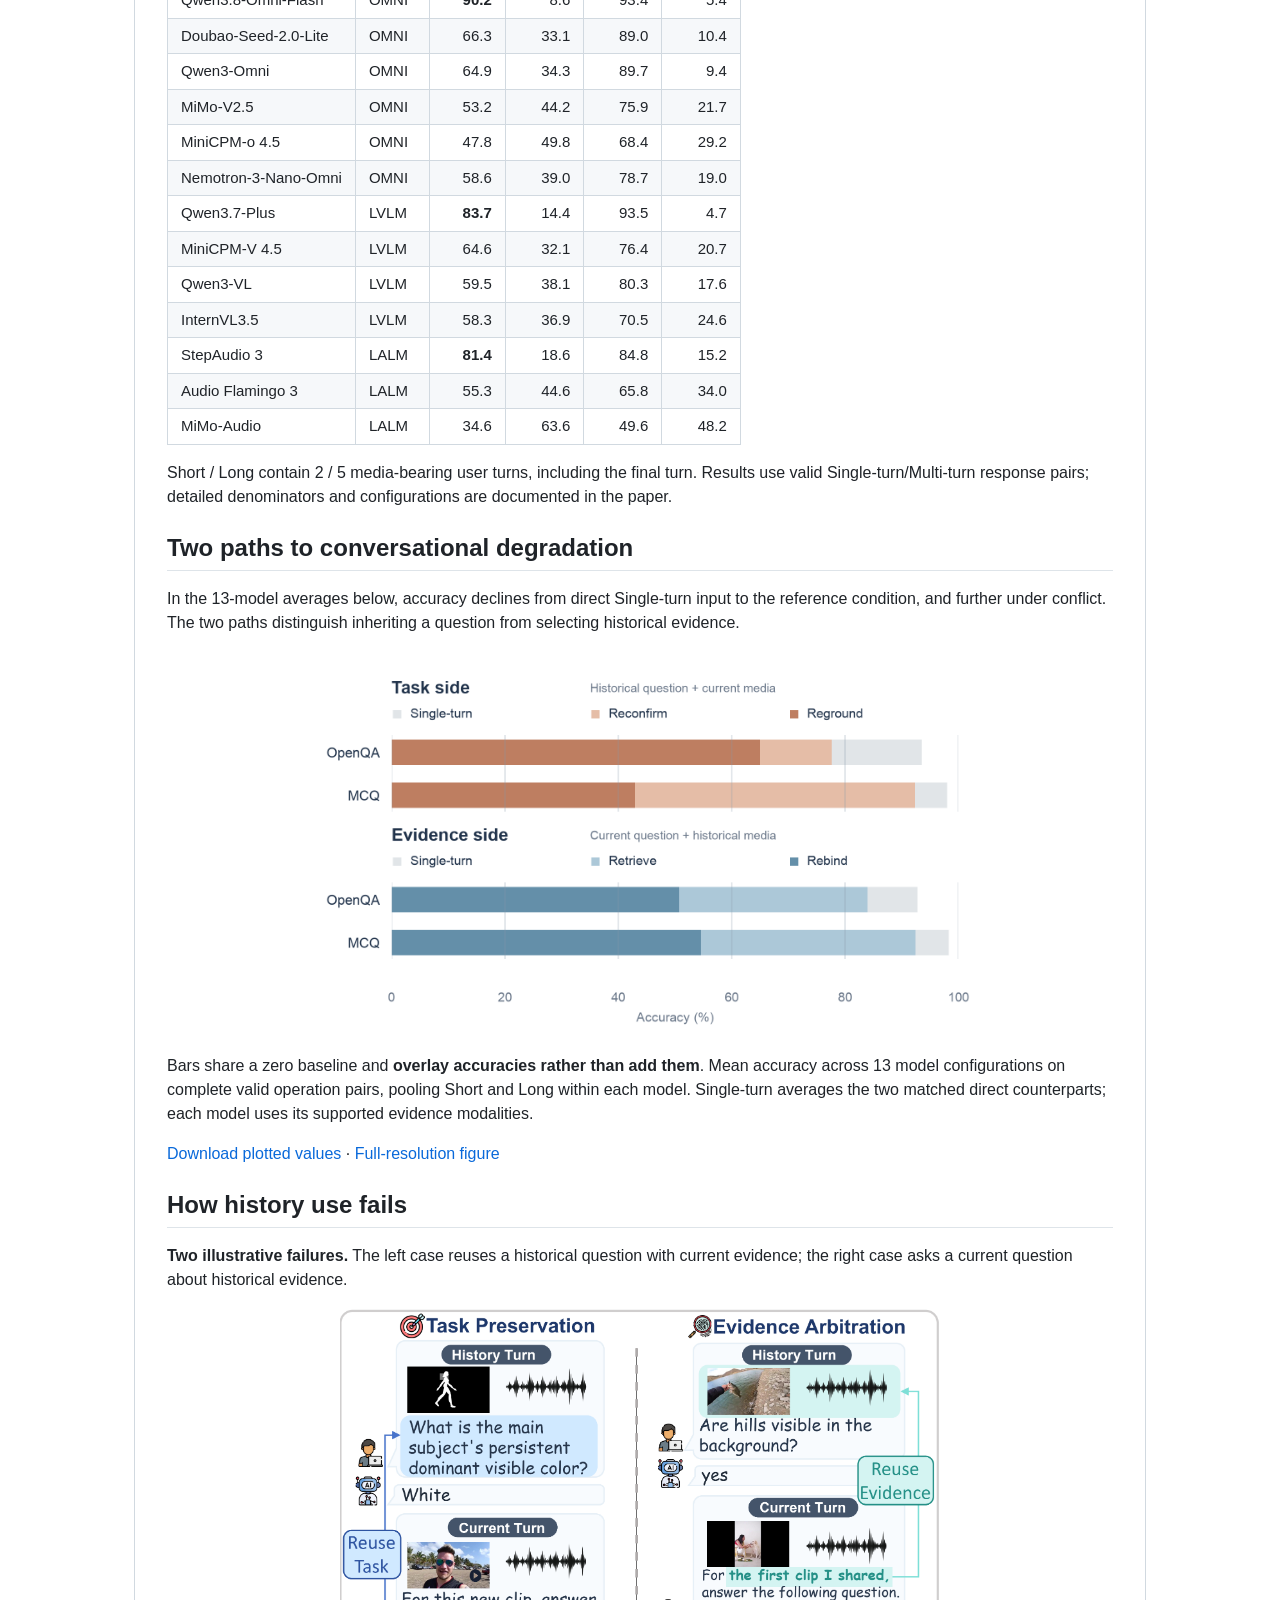
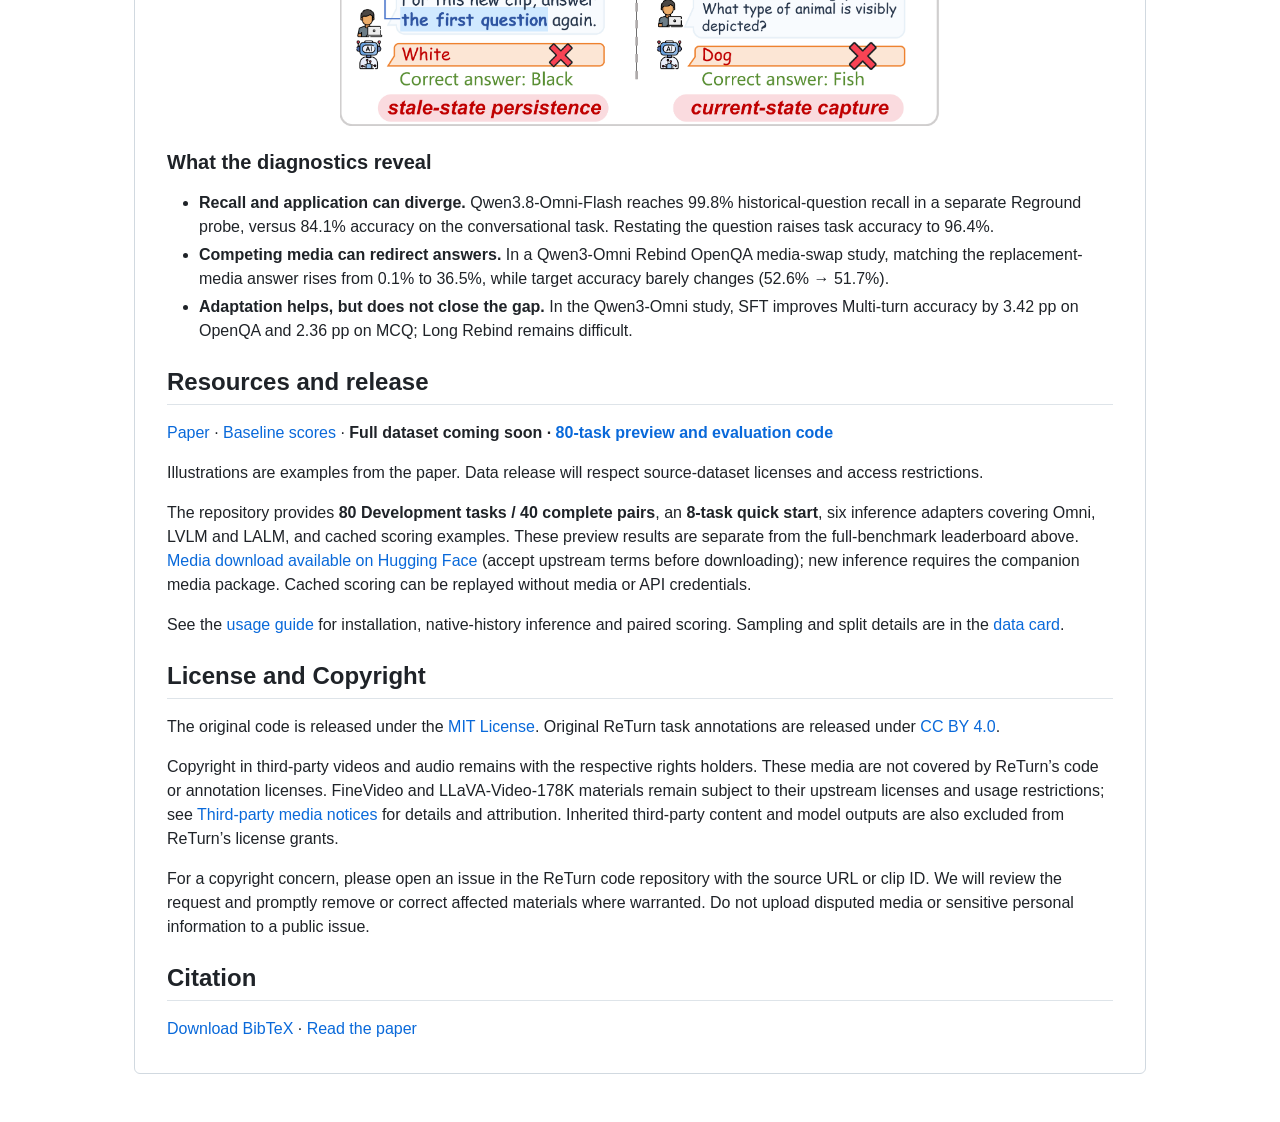
==== commit b7812b4c: "update project page" ====
--- a/docs/readme.html
+++ b/docs/readme.html
@@ -2,7 +2,7 @@
 <html lang="en"><head><meta charset="utf-8"><meta name="viewport" content="width=device-width,initial-scale=1"><title>ReTurn · Selective History Use</title><link rel="stylesheet" href="github-markdown.css"></head>
 <body><div class="preview-note"><span>ReTurn project page</span><a href="README.md" download>Project overview</a></div><main class="readme-frame"><div class="file-heading"><span class="file-symbol" aria-hidden="true">▤</span> README.md</div><article class="markdown-body"><h1 id="return" class="benchmark-title">ReTurn</h1>
 <p class="paper-title">When History Helps and Hurts: Selective History Use across Multimodal Turns</p>
-<p>Paper (coming soon) · <a href="#leaderboard">Leaderboard</a> · Full dataset (coming soon) · <a href="usage.html">Preview and evaluation code</a></p>
+<p><a href="https://arxiv.org/abs/2610.11948">Paper</a> · <a href="#leaderboard">Leaderboard</a> · Full dataset (coming soon) · <a href="usage.html">Preview and evaluation code</a></p>
 <p>ReTurn evaluates <strong>selective history use</strong>: conversational history can supply the question or the evidence needed by a request, while also introducing outdated answers or competing observations.</p>
 <p><strong>7,000 base tasks</strong> · Visual and audio evidence · 13 evaluated models</p>
 <p class="section-nav"><a href="#four-controlled-conditions">Task design</a> · <a href="#leaderboard">Leaderboard</a> · <a href="#two-paths-to-conversational-degradation">Findings</a> · <a href="#resources-and-release">Run the preview</a> · <a href="#license-and-copyright">License</a> · <a href="#citation">Citation</a></p>
@@ -19,7 +19,7 @@
 
 <h2 id="leaderboard">Leaderboard</h2>
 <p><strong>93.7% → 72.3%:</strong> median model-level OpenQA accuracy from Single-turn to Multi-turn, pooling Short and Long within each model.</p>
-<p>Test OpenQA results, with Long on the left and Short on the right. Blue shows Single-turn; coral shows Multi-turn. Signed drops show Acc<sub>multi</sub> − Acc<sub>single</sub> (pp), the negative of the paper’s Δ<sub>conv</sub>. Models are grouped by supported evidence.</p>
+<p>Test OpenQA results, with Long on the left and Short on the right. Blue shows Single-turn; coral shows Multi-turn. Gaps show Acc<sub>single</sub> − Acc<sub>multi</sub> (pp), consistent with Δ<sub>conv</sub>. Models are grouped by supported evidence.</p>
 <p><a href="assets/leaderboard.svg"><img src="assets/leaderboard.png" alt="ReTurn OpenQA leaderboard: paired Single-turn and Multi-turn accuracy in Long and Short conversations, grouped by model family"></a></p>
 <p><a href="assets/leaderboard.csv">Download scores</a> · <a href="assets/leaderboard.svg">Full-resolution figure</a></p>
 <h3 id="openqa-results">OpenQA results</h3>
@@ -277,7 +277,7 @@
 <li><strong>Adaptation helps, but does not close the gap.</strong> In the Qwen3-Omni study, SFT improves Multi-turn accuracy by 3.42 pp on OpenQA and 2.36 pp on MCQ; Long Rebind remains difficult.</li>
 </ul>
 <h2 id="resources-and-release">Resources and release</h2>
-<p>Paper (coming soon) · <a href="assets/leaderboard.csv">Baseline scores</a> · <strong>Full dataset coming soon · <a href="usage.html">80-task preview and evaluation code</a></strong></p>
+<p><a href="https://arxiv.org/abs/2610.11948">Paper</a> · <a href="assets/leaderboard.csv">Baseline scores</a> · <strong>Full dataset coming soon · <a href="usage.html">80-task preview and evaluation code</a></strong></p>
 <p>Illustrations are examples from the paper. Data release will respect source-dataset licenses and access restrictions.</p>
 <p>The repository provides <strong>80 Development tasks / 40 complete pairs</strong>, an <strong>8-task quick start</strong>, six inference adapters covering Omni, LVLM and LALM, and cached scoring examples. These preview results are separate from the full-benchmark leaderboard above. <a href="https://huggingface.co/datasets/Link-world/ReTurn">Media download available on Hugging Face</a> (accept upstream terms before downloading); new inference requires the companion media package. Cached scoring can be replayed without media or API credentials.</p>
 <p>See the <a href="usage.html">usage guide</a> for installation, native-history inference and paired scoring. Sampling and split details are in the <a href="DATA_CARD.txt">data card</a>.</p>
@@ -287,6 +287,6 @@
 <p>For a copyright concern, please open an issue in the ReTurn code repository with the source URL or clip ID. We will review the request and promptly remove or correct affected materials where warranted. Do not upload disputed media or sensitive personal information to a public issue.</p>
 <h2 id="citation">Citation</h2>
 
-<p>Citation information will be added when the arXiv record is available.</p>
+<p><a href="assets/return.bib">Download BibTeX</a> · <a href="https://arxiv.org/abs/2610.11948">Read the paper</a></p>
 
 </article></main></body></html>
